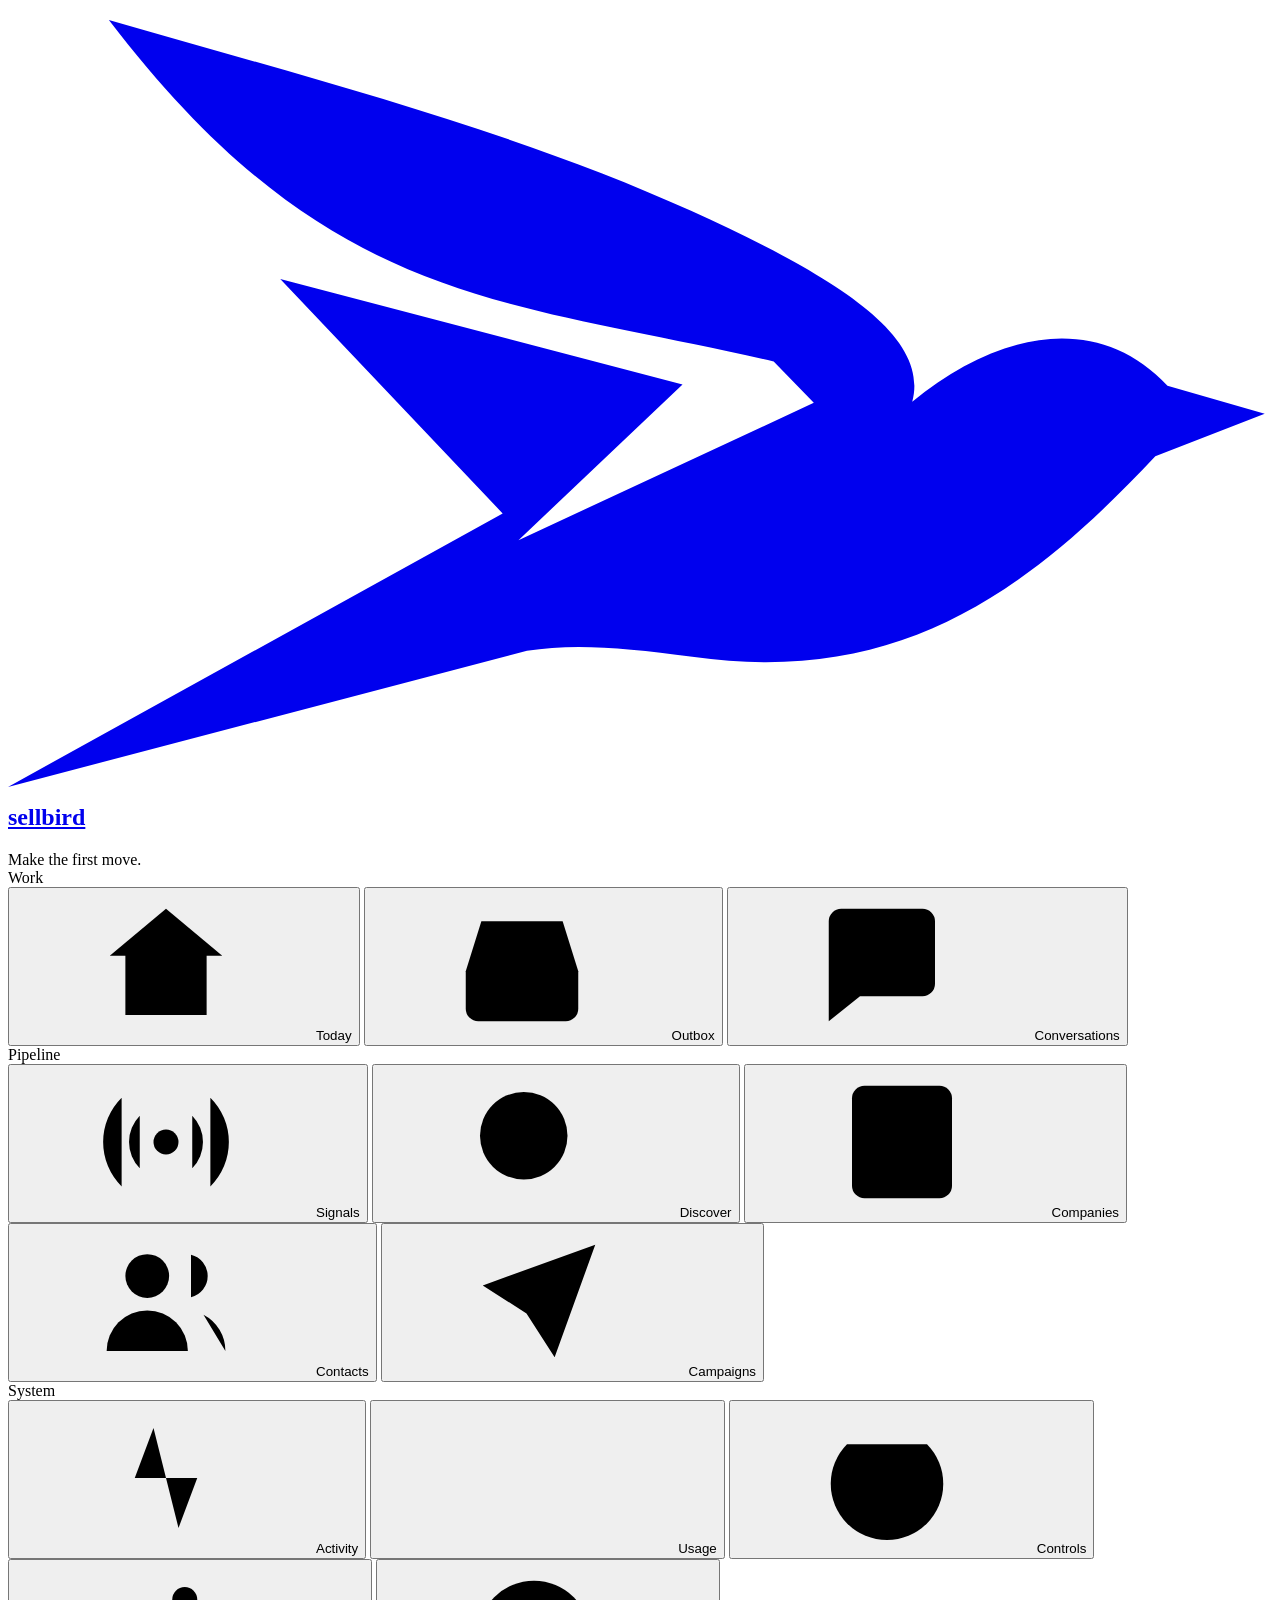
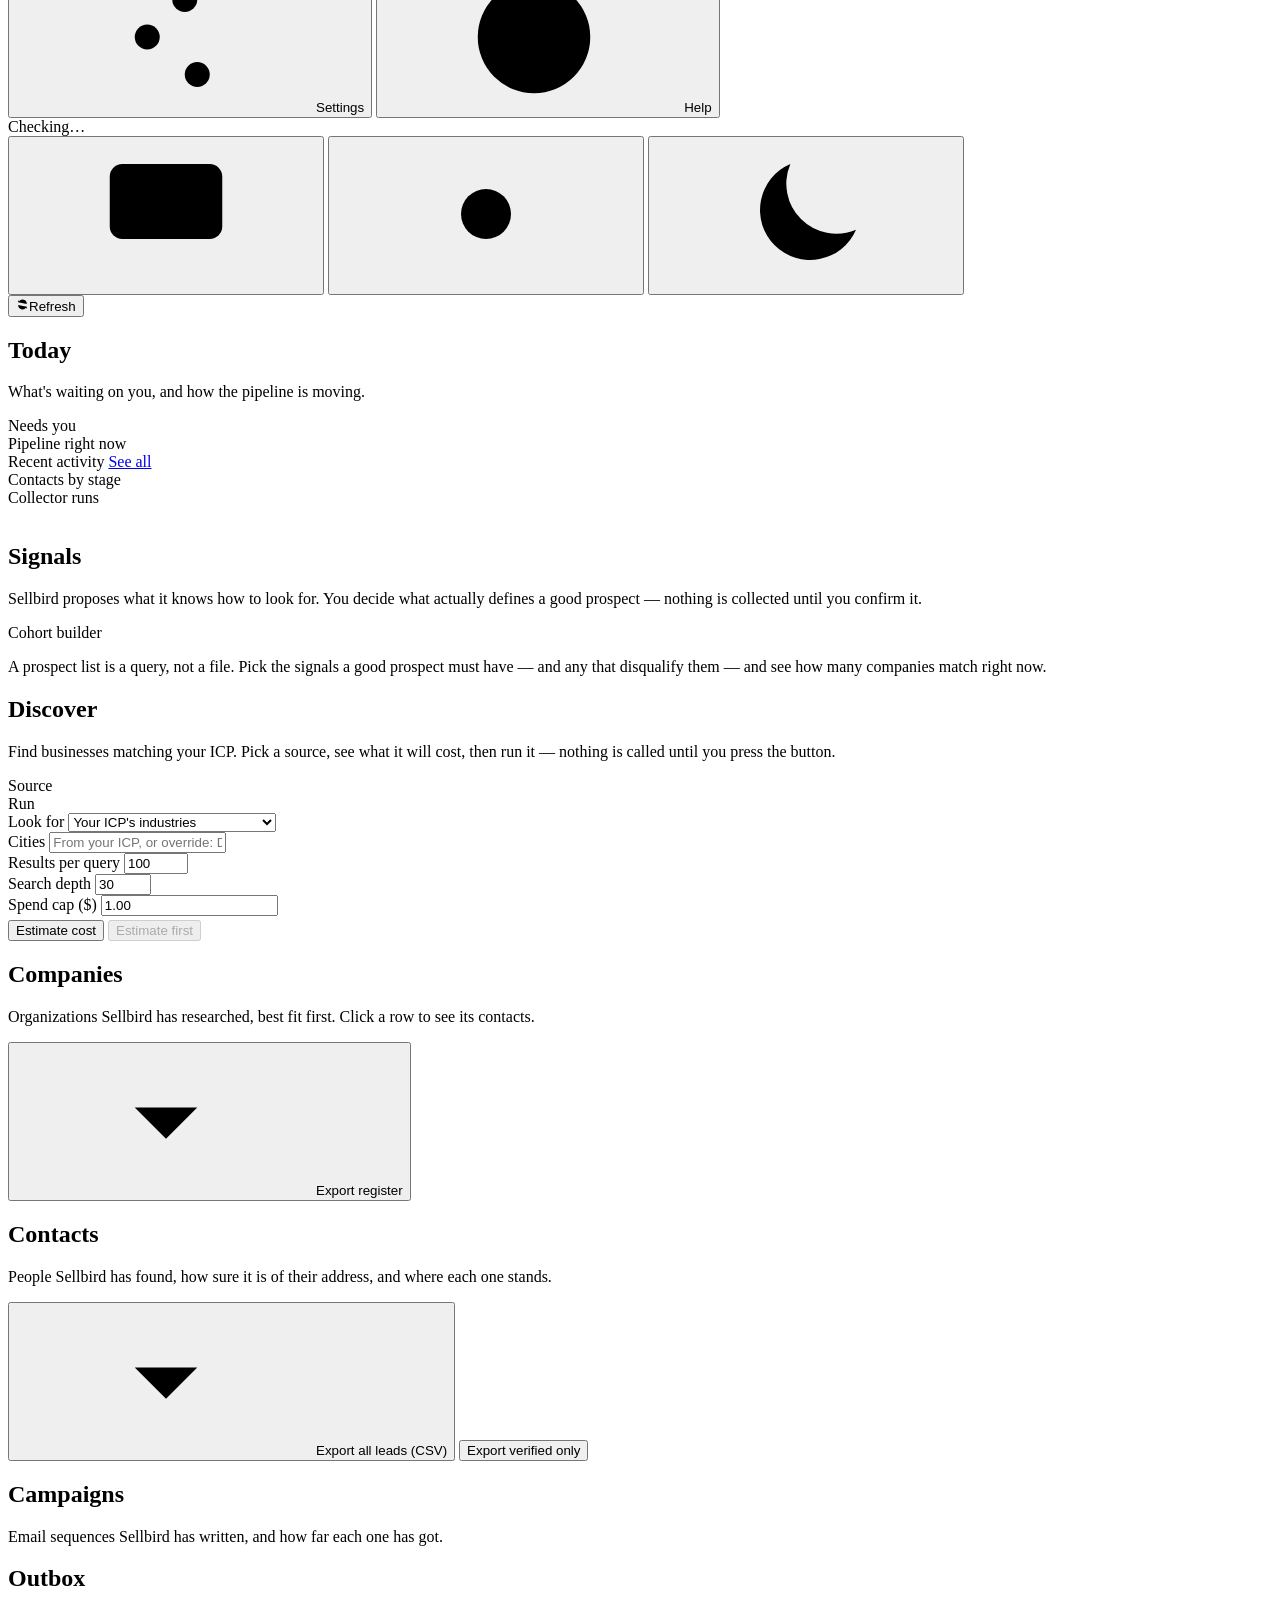
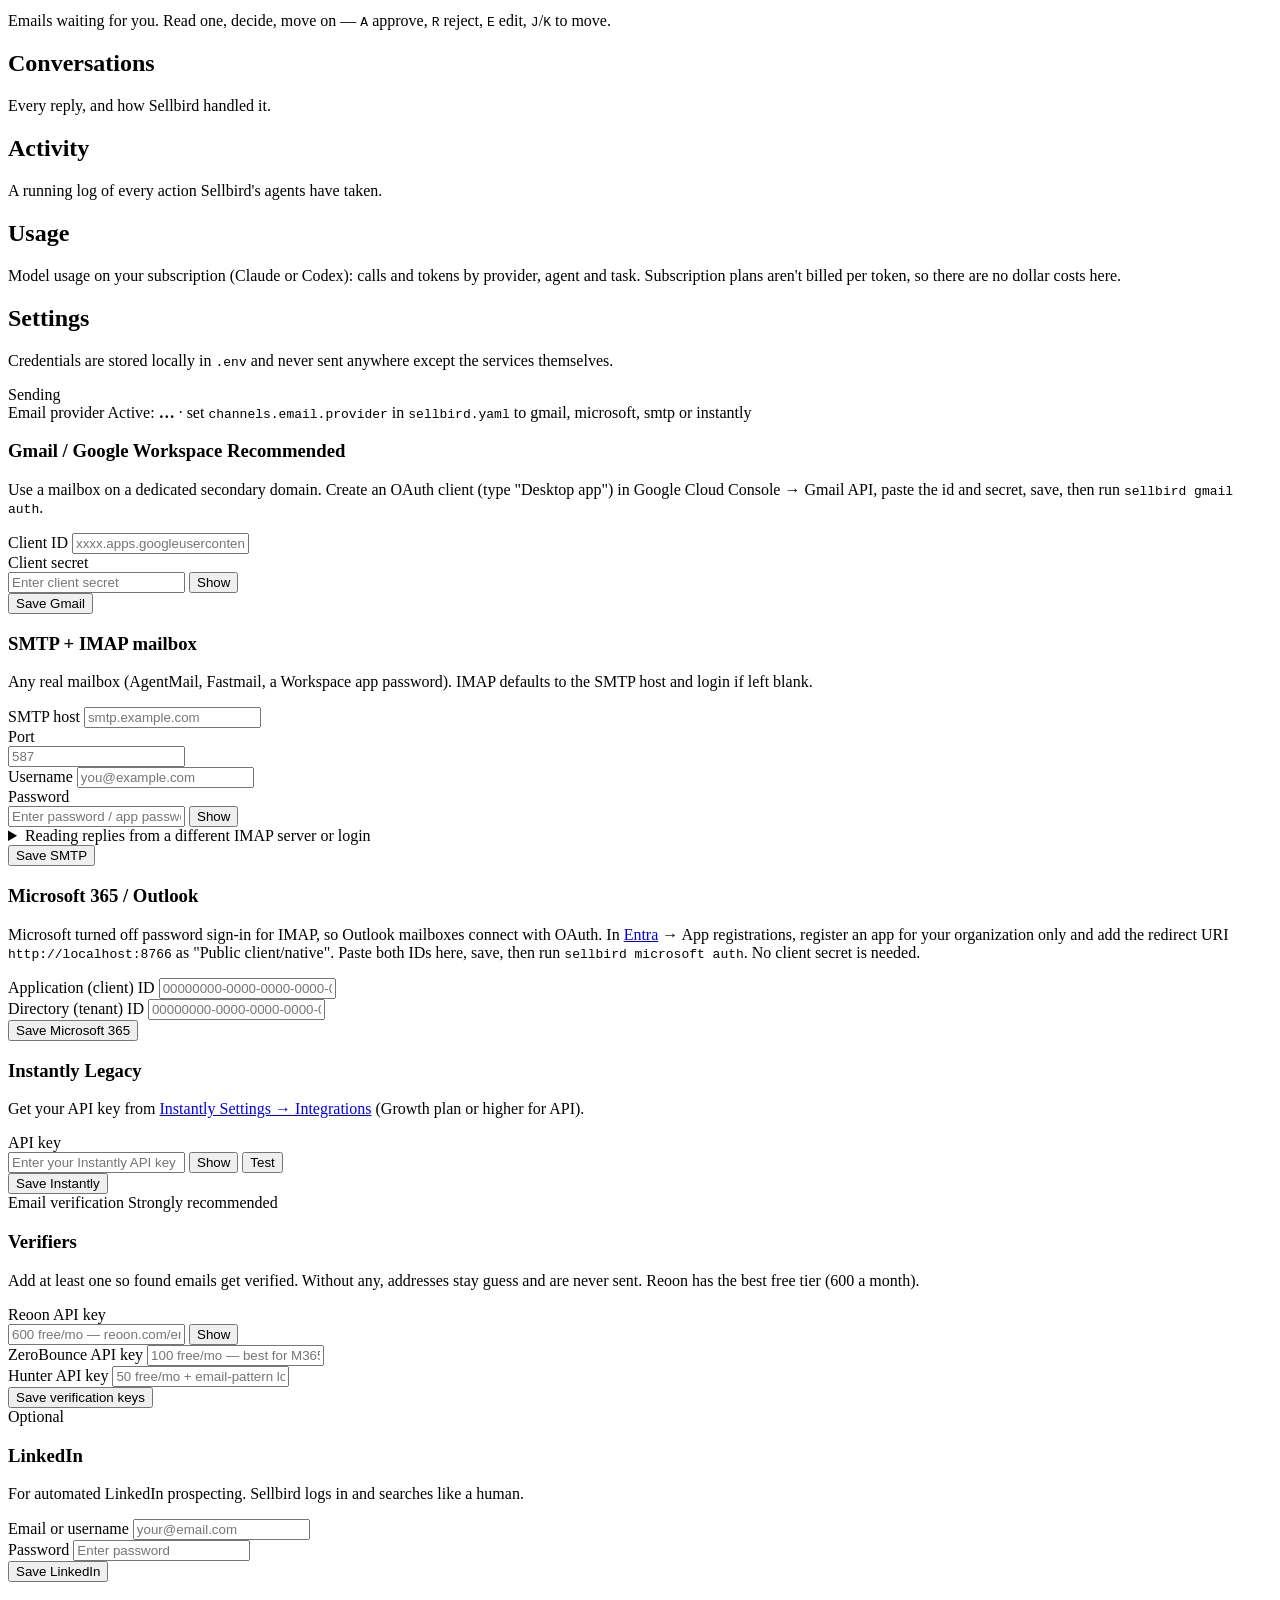
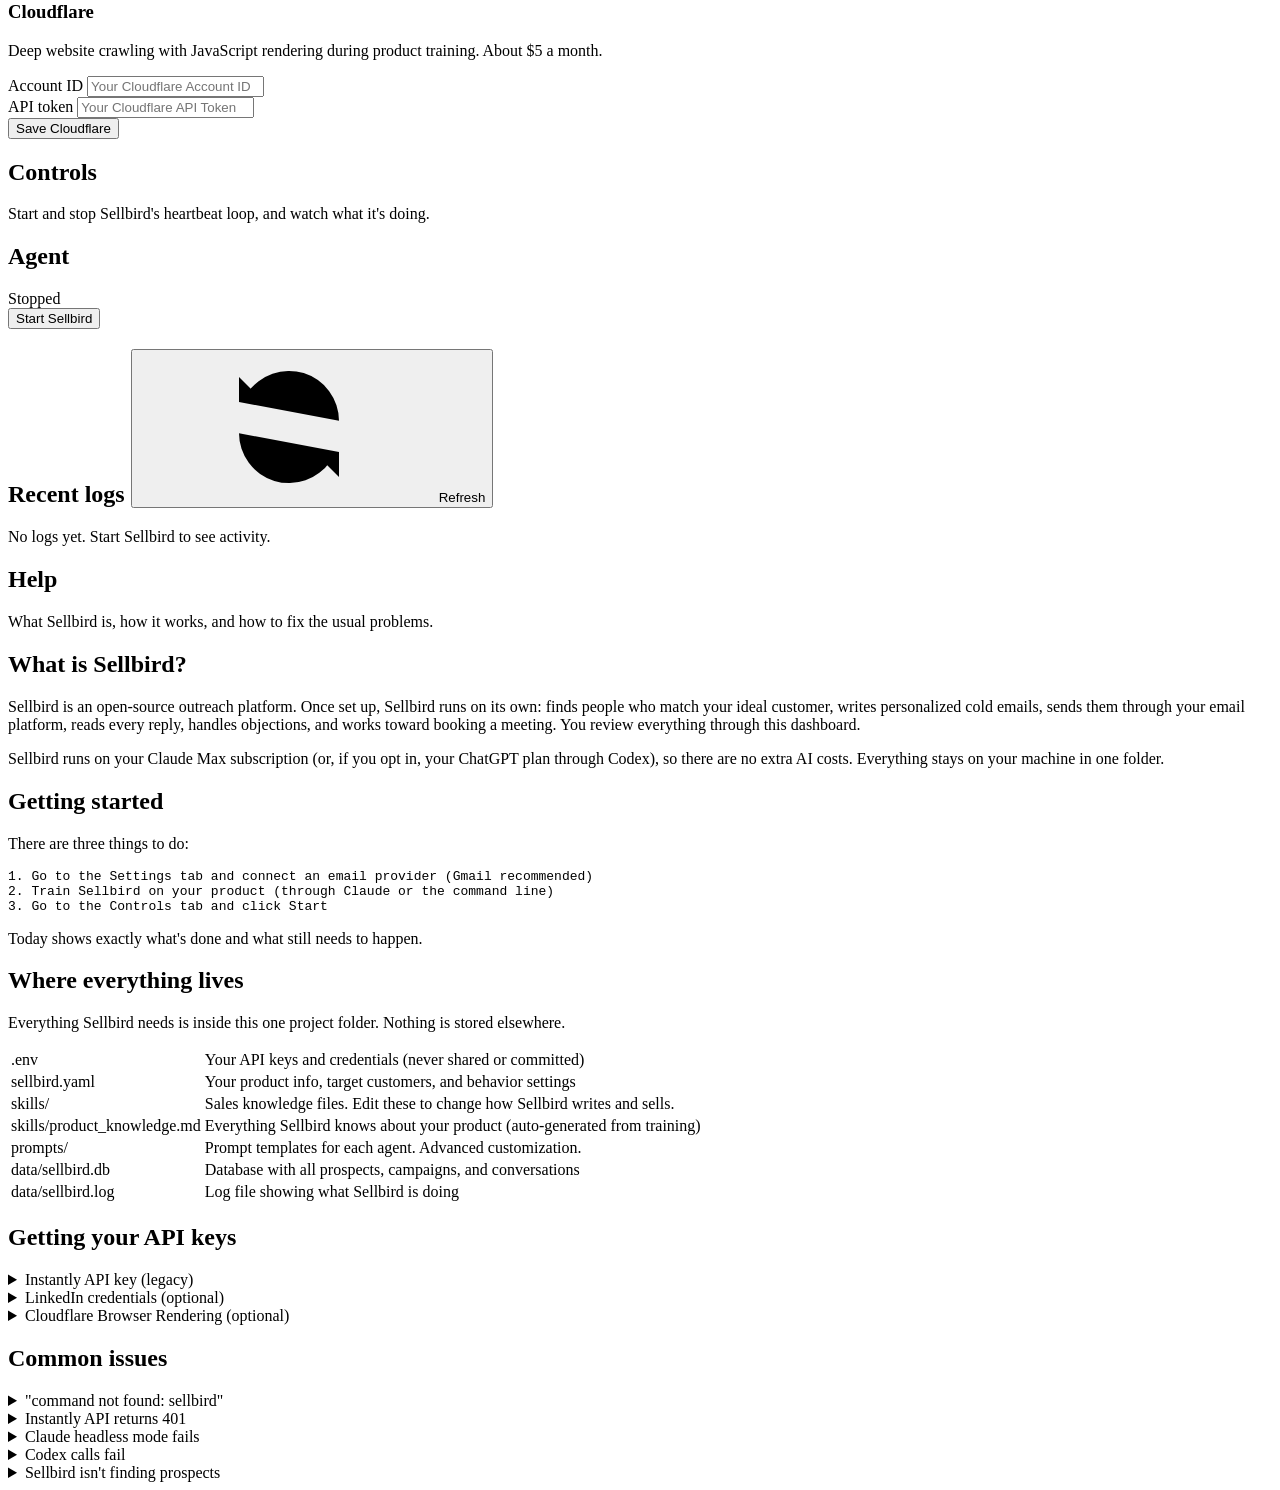
==== sellbird/web/index.html @ bbab09ac "Merge upstream v0.4.0 (Sellbird rename and new features) with Antigravity provider and lead intellig" ====
<!DOCTYPE html>
<html lang="en">
<head>
<meta charset="UTF-8">
<meta name="viewport" content="width=device-width, initial-scale=1.0">
<meta name="referrer" content="same-origin">
<title>Sellbird</title>
<!-- First, so the token leaves the address bar before anything else runs. -->
<script src="/static/auth.js"></script>
<link rel="stylesheet" href="/static/app.css">
<link rel="icon" href="/static/sellbird-mark.svg" type="image/svg+xml">
</head>
<body>

<!-- One icon set: 24px grid, 1.75 stroke, currentColor. -->
<svg width="0" height="0" style="position:absolute" aria-hidden="true">
  <defs>
    <symbol id="i-today" viewBox="0 0 24 24"><path d="M3 10.5 12 3l9 7.5"/><path d="M5.5 9v11h13V9"/><path d="M10 20v-5h4v5"/></symbol>
    <symbol id="i-signals" viewBox="0 0 24 24"><circle cx="12" cy="12" r="2"/><path d="M16.2 7.8a6 6 0 0 1 0 8.4M7.8 16.2a6 6 0 0 1 0-8.4M19.1 4.9a10 10 0 0 1 0 14.2M4.9 19.1a10 10 0 0 1 0-14.2"/></symbol>
    <symbol id="i-discover" viewBox="0 0 24 24"><circle cx="11" cy="11" r="7"/><path d="m20 20-3.5-3.5"/></symbol>
    <symbol id="i-companies" viewBox="0 0 24 24"><rect x="4" y="3" width="16" height="18" rx="2"/><path d="M9 7.5h.01M15 7.5h.01M9 11.5h.01M15 11.5h.01M9 15.5h.01M15 15.5h.01"/></symbol>
    <symbol id="i-contacts" viewBox="0 0 24 24"><circle cx="9" cy="8" r="3.5"/><path d="M2.5 20a6.5 6.5 0 0 1 13 0"/><path d="M16 4.6a3.5 3.5 0 0 1 0 6.8M18 14.2a6.5 6.5 0 0 1 3.5 5.8"/></symbol>
    <symbol id="i-campaigns" viewBox="0 0 24 24"><path d="M21 3 10 14"/><path d="M21 3 14.5 21l-4.5-7-7-4.5z"/></symbol>
    <symbol id="i-outbox" viewBox="0 0 24 24"><path d="M3 13h5l1.5 3h5l1.5-3h5"/><path d="M5.5 5h13L21 13v6a2 2 0 0 1-2 2H5a2 2 0 0 1-2-2v-6z"/></symbol>
    <symbol id="i-conversations" viewBox="0 0 24 24"><path d="M20 15a2 2 0 0 1-2 2H8l-5 4V5a2 2 0 0 1 2-2h13a2 2 0 0 1 2 2z"/></symbol>
    <symbol id="i-activity" viewBox="0 0 24 24"><path d="M3 12h4l3-8 4 16 3-8h4"/></symbol>
    <symbol id="i-usage" viewBox="0 0 24 24"><path d="M5 20v-8M12 20V5M19 20v-5"/></symbol>
    <symbol id="i-settings" viewBox="0 0 24 24"><path d="M4 6h9M17 6h3M4 12h3M11 12h9M4 18h11M19 18h1"/><circle cx="15" cy="6" r="2"/><circle cx="9" cy="12" r="2"/><circle cx="17" cy="18" r="2"/></symbol>
    <symbol id="i-controls" viewBox="0 0 24 24"><path d="M12 3v9"/><path d="M18.4 6.6a9 9 0 1 1-12.8 0"/></symbol>
    <symbol id="i-help" viewBox="0 0 24 24"><circle cx="12" cy="12" r="9"/><path d="M9.5 9.5a2.5 2.5 0 0 1 4.9.7c0 1.7-2.4 2.2-2.4 3.8"/><path d="M12 17h.01"/></symbol>
    <symbol id="i-check" viewBox="0 0 24 24"><path d="m5 12.5 4.5 4.5L19 7.5"/></symbol>
    <symbol id="i-alert" viewBox="0 0 24 24"><path d="M12 9v4M12 17h.01"/><path d="M10.3 3.9 2.4 17.5A2 2 0 0 0 4.1 20.5h15.8a2 2 0 0 0 1.7-3L13.7 3.9a2 2 0 0 0-3.4 0z"/></symbol>
    <symbol id="i-arrow" viewBox="0 0 24 24"><path d="M5 12h14M13 6l6 6-6 6"/></symbol>
    <symbol id="i-refresh" viewBox="0 0 24 24"><path d="M20 11a8 8 0 0 0-14.6-4.5L4 8M4 4v4h4"/><path d="M4 13a8 8 0 0 0 14.6 4.5L20 16M20 20v-4h-4"/></symbol>
    <symbol id="i-moon" viewBox="0 0 24 24"><path d="M20 14.5A8 8 0 0 1 9.5 4a8 8 0 1 0 10.5 10.5z"/></symbol>
    <symbol id="i-monitor" viewBox="0 0 24 24"><rect x="3" y="4" width="18" height="12" rx="2"/><path d="M8 20h8M12 16v4"/></symbol>
    <symbol id="i-sun" viewBox="0 0 24 24"><circle cx="12" cy="12" r="4"/><path d="M12 2v2M12 20v2M4.9 4.9l1.4 1.4M17.7 17.7l1.4 1.4M2 12h2M20 12h2M4.9 19.1l1.4-1.4M17.7 6.3l1.4-1.4"/></symbol>
    <symbol id="i-message" viewBox="0 0 24 24"><path d="M4 4h16v12H8l-4 4z"/><path d="M8 9h8M8 12h5"/></symbol>
    <symbol id="i-sparkle" viewBox="0 0 24 24"><path d="M12 3v4M12 17v4M3 12h4M17 12h4M6.3 6.3l2.5 2.5M15.2 15.2l2.5 2.5M6.3 17.7l2.5-2.5M15.2 8.8l2.5-2.5"/></symbol>
    <symbol id="i-pen" viewBox="0 0 24 24"><path d="M4 20h4L19 9l-4-4L4 16z"/><path d="m13.5 6.5 4 4"/></symbol>
    <symbol id="i-download" viewBox="0 0 24 24"><path d="M12 4v11M7 10l5 5 5-5M5 20h14"/></symbol>
    <symbol id="i-flag" viewBox="0 0 24 24"><path d="M5 21V4M5 4h11l-2 4 2 4H5"/></symbol>
  </defs>
</svg>

<!-- Shown whenever the API refuses this tab (no token, a wrong one, or none on the server). -->
<div id="lock-screen"
     style="display:none;position:fixed;inset:0;z-index:1000;align-items:center;justify-content:center;padding:24px">
  <div class="card" style="max-width:500px;width:100%">
    <h2>Dashboard locked</h2>
    <p class="lede" id="lock-reason" role="alert"></p>
    <p class="lede">Open the link that <code>sellbird dashboard</code> printed in your terminal,
      or run <code>sellbird dashboard --url</code> to print it again. You can also paste the
      token from <code>data/dashboard-token</code>:</p>
    <form onsubmit="unlockWithToken(event)" class="form-row">
      <div class="form-group" style="margin-bottom:0">
        <label class="form-label" for="lock-token">Dashboard token</label>
        <input type="password" class="form-input" id="lock-token" autocomplete="off" spellcheck="false">
      </div>
      <button class="btn btn-primary" type="submit">Unlock</button>
    </form>
  </div>
</div>

<div class="app">

<aside class="sidebar">
  <div class="brand">
    <h1 class="brand-lockup"><a href="https://sellbird.ai" target="_blank" rel="noopener" title="sellbird.ai"><svg viewBox="0 0 1040 640" aria-hidden="true"><path fill="currentColor" d="M83 0C246 47 417 91 562 157C676 209 759 258 744 314C813 257 896 239 954 301L1034 324L944 359C837 473 731 548 563 524C506 516 464 513 427 519L0 631L407 406L224 213L555 300L420 428L663 315L630 281C407 229 264 237 83 0Z"/></svg><span>sellbird</span></a></h1>
    <div class="tagline">Make the first move.</div>
  </div>

  <nav aria-label="Sections">
    <div class="nav-group">
      <div class="nav-label">Work</div>
      <button class="active" onclick="showTab('today', this)"><svg class="icon" aria-hidden="true"><use href="#i-today"/></svg><span class="label">Today</span><span class="nav-count" id="nav-today"></span></button>
      <button onclick="showTab('outbox', this)"><svg class="icon" aria-hidden="true"><use href="#i-outbox"/></svg><span class="label">Outbox</span><span class="nav-count" id="nav-outbox"></span></button>
      <button onclick="showTab('conversations', this)"><svg class="icon" aria-hidden="true"><use href="#i-conversations"/></svg><span class="label">Conversations</span><span class="nav-count" id="nav-conversations"></span></button>
    </div>
    <div class="nav-group">
      <div class="nav-label">Pipeline</div>
      <button onclick="showTab('signals', this)"><svg class="icon" aria-hidden="true"><use href="#i-signals"/></svg><span class="label">Signals</span><span class="nav-count" id="nav-signals"></span></button>
      <button onclick="showTab('discover', this)"><svg class="icon" aria-hidden="true"><use href="#i-discover"/></svg><span class="label">Discover</span></button>
      <button onclick="showTab('companies', this)"><svg class="icon" aria-hidden="true"><use href="#i-companies"/></svg><span class="label">Companies</span></button>
      <button onclick="showTab('prospects', this)"><svg class="icon" aria-hidden="true"><use href="#i-contacts"/></svg><span class="label">Contacts</span></button>
      <button onclick="showTab('campaigns', this)"><svg class="icon" aria-hidden="true"><use href="#i-campaigns"/></svg><span class="label">Campaigns</span></button>
    </div>
    <div class="nav-group">
      <div class="nav-label">System</div>
      <button onclick="showTab('activity', this)"><svg class="icon" aria-hidden="true"><use href="#i-activity"/></svg><span class="label">Activity</span></button>
      <button onclick="showTab('usage', this)"><svg class="icon" aria-hidden="true"><use href="#i-usage"/></svg><span class="label">Usage</span></button>
      <button onclick="showTab('controls', this)"><svg class="icon" aria-hidden="true"><use href="#i-controls"/></svg><span class="label">Controls</span></button>
      <button onclick="showTab('settings', this)"><svg class="icon" aria-hidden="true"><use href="#i-settings"/></svg><span class="label">Settings</span></button>
      <button onclick="showTab('help', this)"><svg class="icon" aria-hidden="true"><use href="#i-help"/></svg><span class="label">Help</span></button>
    </div>
  </nav>

  <div class="sidebar-foot">
    <div class="sellbird-status" id="header-status">
      <span class="status-dot stopped" id="header-dot"></span>
      <span id="header-status-text">Checking…</span>
    </div>
    <div class="foot-actions">
      <div class="theme-switch" role="group" aria-label="Appearance">
        <button data-theme-opt="auto" onclick="setTheme('auto')" title="Match your computer" aria-label="Match your computer"><svg class="icon" aria-hidden="true"><use href="#i-monitor"/></svg></button>
        <button data-theme-opt="light" onclick="setTheme('light')" title="Light" aria-label="Light"><svg class="icon" aria-hidden="true"><use href="#i-sun"/></svg></button>
        <button data-theme-opt="dark" onclick="setTheme('dark')" title="Dark" aria-label="Dark"><svg class="icon" aria-hidden="true"><use href="#i-moon"/></svg></button>
      </div>
      <button class="refresh-btn" onclick="loadCurrentTab()" title="Refresh this page">
        <svg class="icon" style="width:13px;height:13px"><use href="#i-refresh"/></svg>Refresh</button>
    </div>
  </div>
</aside>

<main class="content">
<div class="content-inner">

<!-- Today: what needs a human -->
<div id="today" class="section active">
  <div class="section-head">
    <div>
      <h2>Today</h2>
      <p>What's waiting on you, and how the pipeline is moving.</p>
    </div>
  </div>

  <div id="today-renamed"></div>
  <div id="today-setup"></div>

  <div id="today-kpis"></div>

  <div class="grid-main">
    <div>
      <div class="subhead">Needs you</div>
      <div id="today-queue"></div>

      <div class="subhead">Pipeline right now</div>
      <div class="card" id="live-status"></div>

      <div class="subhead">Recent activity <span class="hint"><a href="#" onclick="goTab('activity');return false">See all</a></span></div>
      <div class="card" id="today-activity"></div>
    </div>

    <aside>
      <div class="subhead">Contacts by stage</div>
      <div class="card" id="today-figures"></div>
      <div class="facts" id="today-facts"></div>
      <div id="today-runs-block">
        <div class="subhead">Collector runs</div>
        <div class="card" id="today-runs" style="padding-top:8px;padding-bottom:8px"></div>
      </div>
    </aside>
  </div>
</div>

<!-- Signals: the confirmation gate -->
<div id="signals" class="section">
  <div class="section-head">
    <div>
      <h2>Signals</h2>
      <p>Sellbird proposes what it knows how to look for. You decide what actually
         defines a good prospect &mdash; nothing is collected until you confirm it.</p>
    </div>
  </div>
  <div id="signals-summary"></div>
  <div id="signals-groups"></div>

  <div class="subhead">Cohort builder</div>
  <div class="card">
    <p class="lede">A prospect list is a query, not a file. Pick the signals a
      good prospect must have &mdash; and any that disqualify them &mdash; and see
      how many companies match right now.</p>
    <div id="cohort-builder"></div>
    <div id="cohort-result"></div>
  </div>
</div>

<!-- Discover: the only stage that spends money -->
<div id="discover" class="section">
  <div class="section-head">
    <div>
      <h2>Discover</h2>
      <p>Find businesses matching your ICP. Pick a source, see what it will cost,
         then run it &mdash; nothing is called until you press the button.</p>
    </div>
  </div>
  <div id="discover-profile"></div>

  <div class="subhead">Source</div>
  <div id="discover-providers"></div>

  <div class="subhead">Run</div>
  <div class="card">
    <div class="form-row" style="margin-bottom:4px">
      <div class="form-group">
        <label class="form-label" for="disc-preset">Look for</label>
        <select class="form-input" id="disc-preset" title="Startup and hiring searches, run by web search (TinyFish, Serper or DataForSEO SERP). YC startups and Accelerator startups: companies whose own site says Y Combinator or another accelerator (Techstars, Antler, Entrepreneur First and others) backed them; turn on YC_BACKED or ACCELERATOR to tag them. Recently funded: companies announcing their own raise in the last 18 months; turn on FUNDING_ROUND to record the round, amount and date. Hiring for your roles: companies whose own careers pages list one of your hiring_signals roles (or ICP titles); turn on HIRING_ROLE and profiling reads the job board their site links to.">
          <option value="">Your ICP's industries</option>
          <option value="yc">YC startups</option>
          <option value="accelerator">Accelerator startups</option>
          <option value="funding">Recently funded</option>
          <option value="hiring">Companies hiring for your roles</option>
        </select>
      </div>
      <div class="form-group" style="flex:2">
        <label class="form-label" for="disc-cities">Cities</label>
        <input class="form-input" id="disc-cities" placeholder="From your ICP, or override: Denver, CO; Boulder, CO">
      </div>
      <div class="form-group">
        <label class="form-label" for="disc-limit">Results per query</label>
        <input class="form-input" id="disc-limit" type="number" value="100" min="1" max="1000">
      </div>
      <div class="form-group">
        <label class="form-label" for="disc-depth">Search depth</label>
        <input class="form-input" id="disc-depth" type="number" value="30" min="10" max="100" step="10">
      </div>
      <div class="form-group">
        <label class="form-label" for="disc-cap">Spend cap ($)</label>
        <input class="form-input" id="disc-cap" type="number" value="1.00" min="0" step="0.25">
      </div>
    </div>
    <div id="discover-estimate"></div>
    <div class="btn-group">
      <button class="btn btn-secondary" onclick="estimateDiscovery()">Estimate cost</button>
      <button class="btn btn-primary" id="disc-run" onclick="runDiscovery()" disabled>
        Estimate first</button>
      <button class="btn btn-danger" id="disc-stop" onclick="stopDiscovery()" style="display:none">
        Stop</button>
    </div>
  </div>
  <div id="discover-result"></div>
</div>

<!-- Companies -->
<div id="companies" class="section">
  <div class="section-head"><div><h2>Companies</h2><p>Organizations Sellbird has researched, best fit first. Click a row to see its contacts.</p></div>
    <div><button class="btn btn-secondary btn-sm" onclick="downloadCsv('/api/export/companies.csv', 'company-register.csv', this)"><svg class="icon" aria-hidden="true"><use href="#i-download"/></svg>Export register</button></div></div>
  <div id="companies-list"></div>
</div>

<!-- Contacts -->
<div id="prospects" class="section">
  <div class="section-head">
    <div><h2>Contacts</h2><p>People Sellbird has found, how sure it is of their address, and where each one stands.</p></div>
    <div class="page-actions">
      <button class="btn btn-primary btn-sm" onclick="downloadCsv('/api/export/prospects.csv?all=true', 'leads-all.csv', this)"><svg class="icon" aria-hidden="true"><use href="#i-download"/></svg>Export all leads (CSV)</button>
      <button class="btn btn-ghost btn-sm" onclick="downloadCsv('/api/export/prospects.csv', 'prospects-verified.csv', this)">Export verified only</button>
    </div>
  </div>
  <div id="prospects-table"></div>
</div>

<!-- Campaigns -->
<div id="campaigns" class="section">
  <div class="section-head"><div><h2>Campaigns</h2><p>Email sequences Sellbird has written, and how far each one has got.</p></div></div>
  <div id="campaigns-list"></div>
</div>

<!-- Outbox: the decisions desk -->
<div id="outbox" class="section">
  <div class="section-head">
    <div>
      <h2>Outbox</h2>
      <p>Emails waiting for you. Read one, decide, move on &mdash;
         <kbd>A</kbd> approve, <kbd>R</kbd> reject, <kbd>E</kbd> edit, <kbd>J</kbd>/<kbd>K</kbd> to move.</p>
    </div>
    <div class="page-actions" id="outbox-actions"></div>
  </div>
  <div id="outbox-banner"></div>
  <div id="outbox-desk"></div>
  <div id="outbox-list"></div>
</div>

<!-- Conversations -->
<div id="conversations" class="section">
  <div class="section-head"><div><h2>Conversations</h2><p>Every reply, and how Sellbird handled it.</p></div></div>
  <div id="conversations-list"></div>
</div>

<!-- Activity -->
<div id="activity" class="section">
  <div class="section-head"><div><h2>Activity</h2><p>A running log of every action Sellbird's agents have taken.</p></div></div>
  <div id="activity-list"></div>
</div>

<!-- Usage -->
<div id="usage" class="section">
  <div class="section-head"><div><h2>Usage</h2><p>Model usage on your subscription (Claude or Codex): calls and tokens by provider, agent and task. Subscription plans aren't billed per token, so there are no dollar costs here.</p></div></div>
  <div id="usage-quota" class="card" style="display:none"></div>
  <div class="stats-grid" id="usage-stats"></div>
  <div class="card" id="usage-daily" style="display:none"></div>
  <div id="usage-tables"></div>
</div>

<!-- Settings -->
<div id="settings" class="section">
  <div class="section-head"><div><h2>Settings</h2><p>Credentials are stored locally in <code>.env</code> and never sent anywhere except the services themselves.</p></div></div>

  <div class="subhead">Sending</div>
  <div id="sending-mode-card"></div>

  <div class="subhead">Email provider <span class="hint">Active: <b id="active-provider">…</b> &middot; set <code>channels.email.provider</code> in <code>sellbird.yaml</code> to gmail, microsoft, smtp or instantly</span></div>
  <div class="card">
    <div class="settings-row">
      <div>
        <h3>Gmail / Google Workspace <span class="tag accent">Recommended</span> <span id="gmail-status" class="email-tag"></span></h3>
        <p class="desc">Use a mailbox on a dedicated secondary domain. Create an OAuth client (type "Desktop app") in Google Cloud Console → Gmail API, paste the id and secret, save, then run <code>sellbird gmail auth</code>.</p>
      </div>
      <div class="fields">
        <div class="form-group"><label class="form-label" for="gmail-id">Client ID</label>
          <input type="text" class="form-input" id="gmail-id" placeholder="xxxx.apps.googleusercontent.com" autocomplete="off"></div>
        <div class="form-group"><label class="form-label" for="gmail-secret">Client secret</label>
          <div class="with-btn"><input type="password" class="form-input" id="gmail-secret" placeholder="Enter client secret" autocomplete="off">
            <button class="btn btn-secondary" onclick="toggleVisibility('gmail-secret')">Show</button></div></div>
        <button class="btn btn-primary btn-sm" onclick="saveGmail()">Save Gmail</button>
      </div>
    </div>

    <div class="settings-row">
      <div>
        <h3>SMTP + IMAP mailbox</h3>
        <p class="desc">Any real mailbox (AgentMail, Fastmail, a Workspace app password). IMAP defaults to the SMTP host and login if left blank.</p>
      </div>
      <div class="fields">
        <div class="form-row">
          <div class="form-group"><label class="form-label" for="smtp-host">SMTP host</label>
            <input type="text" class="form-input" id="smtp-host" placeholder="smtp.example.com" autocomplete="off"></div>
          <div class="form-group" style="max-width:120px"><label class="form-label" for="smtp-port">Port</label>
            <input type="text" class="form-input" id="smtp-port" placeholder="587" autocomplete="off"></div>
        </div>
        <div class="form-group"><label class="form-label" for="smtp-user">Username</label>
          <input type="text" class="form-input" id="smtp-user" placeholder="you@example.com" autocomplete="off"></div>
        <div class="form-group"><label class="form-label" for="smtp-pass">Password</label>
          <div class="with-btn"><input type="password" class="form-input" id="smtp-pass" placeholder="Enter password / app password" autocomplete="off">
            <button class="btn btn-secondary" onclick="toggleVisibility('smtp-pass')">Show</button></div></div>
        <details class="more-fields">
          <summary>Reading replies from a different IMAP server or login</summary>
          <div class="form-row">
            <div class="form-group"><label class="form-label" for="imap-host">IMAP host</label>
              <input type="text" class="form-input" id="imap-host" placeholder="Same as SMTP host" autocomplete="off"></div>
            <div class="form-group" style="max-width:120px"><label class="form-label" for="imap-port">Port</label>
              <input type="text" class="form-input" id="imap-port" placeholder="993" autocomplete="off"></div>
          </div>
          <div class="form-group"><label class="form-label" for="imap-user">IMAP username</label>
            <input type="text" class="form-input" id="imap-user" placeholder="Same as SMTP username" autocomplete="off"></div>
          <div class="form-group"><label class="form-label" for="imap-pass">IMAP password</label>
            <div class="with-btn"><input type="password" class="form-input" id="imap-pass" placeholder="Same as SMTP password" autocomplete="off" oninput="if (this.value) document.getElementById('imap-same-pass').checked = false">
              <button class="btn btn-secondary" onclick="toggleVisibility('imap-pass')">Show</button></div></div>
          <label class="check-line"><input type="checkbox" id="imap-same-pass"> Use the SMTP password for IMAP</label>
        </details>
        <button class="btn btn-primary btn-sm" onclick="saveSmtp()">Save SMTP</button>
      </div>
    </div>

    <div class="settings-row">
      <div>
        <h3>Microsoft 365 / Outlook <span id="m365-status" class="email-tag"></span></h3>
        <p class="desc">Microsoft turned off password sign-in for IMAP, so Outlook mailboxes connect with OAuth. In <a href="https://entra.microsoft.com" target="_blank" rel="noopener noreferrer">Entra</a> → App registrations, register an app for your organization only and add the redirect URI <code>http://localhost:8766</code> as "Public client/native". Paste both IDs here, save, then run <code>sellbird microsoft auth</code>. No client secret is needed.</p>
      </div>
      <div class="fields">
        <div class="form-group"><label class="form-label" for="m365-client">Application (client) ID</label>
          <input type="text" class="form-input" id="m365-client" placeholder="00000000-0000-0000-0000-000000000000" autocomplete="off"></div>
        <div class="form-group"><label class="form-label" for="m365-tenant">Directory (tenant) ID</label>
          <input type="text" class="form-input" id="m365-tenant" placeholder="00000000-0000-0000-0000-000000000000" autocomplete="off"></div>
        <button class="btn btn-primary btn-sm" onclick="saveMicrosoft()">Save Microsoft 365</button>
      </div>
    </div>

    <div class="settings-row">
      <div>
        <h3>Instantly <span class="tag">Legacy</span></h3>
        <p class="desc">Get your API key from <a href="https://app.instantly.ai/app/settings/integrations" target="_blank" rel="noopener">Instantly Settings → Integrations</a> (Growth plan or higher for API).</p>
      </div>
      <div class="fields">
        <div class="form-group"><label class="form-label" for="instantly-key">API key</label>
          <div class="with-btn"><input type="password" class="form-input" id="instantly-key" placeholder="Enter your Instantly API key" autocomplete="off">
            <button class="btn btn-secondary" onclick="toggleVisibility('instantly-key')">Show</button>
            <button class="btn btn-secondary" onclick="testInstantly()">Test</button></div>
          <div id="instantly-test-result"></div></div>
        <button class="btn btn-primary btn-sm" onclick="saveInstantly()">Save Instantly</button>
      </div>
    </div>
  </div>

  <div class="subhead">Email verification <span class="hint">Strongly recommended</span></div>
  <div class="card">
    <div class="settings-row">
      <div>
        <h3>Verifiers</h3>
        <p class="desc">Add at least one so found emails get verified. Without any, addresses stay <span class="email-tag guess" style="margin:0">guess</span> and are never sent. Reoon has the best free tier (600 a month).</p>
      </div>
      <div class="fields">
        <div class="form-group"><label class="form-label" for="reoon-key">Reoon API key <span id="reoon-status" class="email-tag"></span></label>
          <div class="with-btn"><input type="password" class="form-input" id="reoon-key" placeholder="600 free/mo — reoon.com/email-verifier" autocomplete="off">
            <button class="btn btn-secondary" onclick="toggleVisibility('reoon-key')">Show</button></div></div>
        <div class="form-group"><label class="form-label" for="zerobounce-key">ZeroBounce API key <span id="zerobounce-status" class="email-tag"></span></label>
          <input type="password" class="form-input" id="zerobounce-key" placeholder="100 free/mo — best for M365/Workspace catch-alls" autocomplete="off"></div>
        <div class="form-group"><label class="form-label" for="hunter-key">Hunter API key <span id="hunter-status" class="email-tag"></span></label>
          <input type="password" class="form-input" id="hunter-key" placeholder="50 free/mo + email-pattern lookup" autocomplete="off"></div>
        <button class="btn btn-primary btn-sm" onclick="saveVerifiers()">Save verification keys</button>
      </div>
    </div>
  </div>

  <div class="subhead">Optional</div>
  <div class="card">
    <div class="settings-row">
      <div>
        <h3>LinkedIn</h3>
        <p class="desc">For automated LinkedIn prospecting. Sellbird logs in and searches like a human.</p>
      </div>
      <div class="fields">
        <div class="form-group">
          <label class="form-label" for="linkedin-email">Email or username</label>
          <input type="text" class="form-input" id="linkedin-email" placeholder="your@email.com" autocomplete="off">
        </div>
        <div class="form-group">
          <label class="form-label" for="linkedin-password">Password</label>
          <input type="password" class="form-input" id="linkedin-password" placeholder="Enter password" autocomplete="new-password">
        </div>
        <button class="btn btn-primary btn-sm" onclick="saveLinkedIn()">Save LinkedIn</button>
      </div>
    </div>
    <div class="settings-row">
      <div>
        <h3>Cloudflare</h3>
        <p class="desc">Deep website crawling with JavaScript rendering during product training. About $5 a month.</p>
      </div>
      <div class="fields">
        <div class="form-group">
          <label class="form-label" for="cf-account-id">Account ID</label>
          <input type="text" class="form-input" id="cf-account-id" placeholder="Your Cloudflare Account ID" autocomplete="off">
        </div>
        <div class="form-group">
          <label class="form-label" for="cf-api-token">API token</label>
          <input type="password" class="form-input" id="cf-api-token" placeholder="Your Cloudflare API Token" autocomplete="off">
        </div>
        <button class="btn btn-primary btn-sm" onclick="saveCloudflare()">Save Cloudflare</button>
      </div>
    </div>
  </div>
</div>

<!-- Controls -->
<div id="controls" class="section">
  <div class="section-head"><div><h2>Controls</h2><p>Start and stop Sellbird's heartbeat loop, and watch what it's doing.</p></div></div>
  <div class="control-panel">
    <div class="card">
      <h2>Agent</h2>
      <div class="status-big" id="control-status">
        <div class="dot stopped" id="control-dot"></div>
        <span class="label stopped" id="control-label">Stopped</span>
      </div>
      <div class="status-meta" id="control-meta"></div>
      <div class="btn-group">
        <button class="btn btn-primary" id="btn-start" onclick="startSellbird()">Start Sellbird</button>
        <button class="btn btn-danger" id="btn-stop" onclick="stopSellbird()" style="display:none">Stop Sellbird</button>
      </div>
    </div>
    <div class="card">
      <h2>Recent logs <button class="btn btn-ghost btn-sm" onclick="loadLogs()" style="margin-left:auto"><svg class="icon" aria-hidden="true"><use href="#i-refresh"/></svg>Refresh</button></h2>
      <div class="log-viewer" id="log-viewer">No logs yet. Start Sellbird to see activity.</div>
    </div>
  </div>
</div>

<!-- Help -->
<div id="help" class="section">
  <div class="section-head"><div><h2>Help</h2><p>What Sellbird is, how it works, and how to fix the usual problems.</p></div></div>

  <div class="help-section">
    <h2>What is Sellbird?</h2>
    <p>Sellbird is an open-source outreach platform. Once set up, Sellbird runs on its own: finds people who match your ideal customer, writes personalized cold emails, sends them through your email platform, reads every reply, handles objections, and works toward booking a meeting. You review everything through this dashboard.</p>
    <p>Sellbird runs on your Claude Max subscription (or, if you opt in, your ChatGPT plan through Codex), so there are no extra AI costs. Everything stays on your machine in one folder.</p>
  </div>

  <div class="help-section">
    <h2>Getting started</h2>
    <p>There are three things to do:</p>
    <pre>1. Go to the Settings tab and connect an email provider (Gmail recommended)
2. Train Sellbird on your product (through Claude or the command line)
3. Go to the Controls tab and click Start</pre>
    <p>Today shows exactly what's done and what still needs to happen.</p>
  </div>

  <div class="help-section">
    <h2>Where everything lives</h2>
    <p>Everything Sellbird needs is inside this one project folder. Nothing is stored elsewhere.</p>
    <div class="table-card">
    <table class="file-table">
      <tr><td>.env</td><td>Your API keys and credentials (never shared or committed)</td></tr>
      <tr><td>sellbird.yaml</td><td>Your product info, target customers, and behavior settings</td></tr>
      <tr><td>skills/</td><td>Sales knowledge files. Edit these to change how Sellbird writes and sells.</td></tr>
      <tr><td>skills/product_knowledge.md</td><td>Everything Sellbird knows about your product (auto-generated from training)</td></tr>
      <tr><td>prompts/</td><td>Prompt templates for each agent. Advanced customization.</td></tr>
      <tr><td>data/sellbird.db</td><td>Database with all prospects, campaigns, and conversations</td></tr>
      <tr><td>data/sellbird.log</td><td>Log file showing what Sellbird is doing</td></tr>
    </table>
    </div>
  </div>

  <div class="help-section">
    <h2>Getting your API keys</h2>

    <details>
      <summary>Instantly API key (legacy)</summary>
      <div class="faq-body">
        <p>Instantly is the legacy sending option; Gmail or SMTP is recommended.</p>
        <p>1. Sign up at <a href="https://instantly.ai" target="_blank" rel="noopener">instantly.ai</a> (you need the Growth plan for API access)</p>
        <p>2. Go to Settings &gt; Integrations</p>
        <p>3. Copy your API key</p>
        <p>4. Paste it in the Settings tab here</p>
      </div>
    </details>

    <details>
      <summary>LinkedIn credentials (optional)</summary>
      <div class="faq-body">
        <p>If you want Sellbird to find prospects on LinkedIn, enter your LinkedIn email and password. Sellbird uses a real browser to search LinkedIn like a human would, with random delays and rate limits to avoid detection.</p>
        <p>If you skip this, Sellbird will find prospects through Google searches and company website scraping instead.</p>
      </div>
    </details>

    <details>
      <summary>Cloudflare Browser Rendering (optional)</summary>
      <div class="faq-body">
        <p>This is only used during product training (when Sellbird crawls your website to learn about your product). It handles JavaScript-heavy websites that a basic crawler can't read.</p>
        <p>1. Sign up at <a href="https://dash.cloudflare.com" target="_blank" rel="noopener">Cloudflare</a> (paid Workers plan, ~$5/month)</p>
        <p>2. Go to Workers &amp; Pages &gt; Browser Rendering</p>
        <p>3. Create an API token with Browser Rendering Edit permissions</p>
        <p>4. Enter your Account ID and API Token in the Settings tab</p>
        <p>Without this, Sellbird uses a built-in crawler that works fine for most websites but can't render JavaScript.</p>
      </div>
    </details>
  </div>

  <div class="help-section">
    <h2>Common issues</h2>

    <details>
      <summary>"command not found: sellbird"</summary>
      <div class="faq-body">You need to activate the virtual environment first: <code>source .venv/bin/activate</code></div>
    </details>

    <details>
      <summary>Instantly API returns 401</summary>
      <div class="faq-body">Your API key is wrong, or you need the Growth plan (the free plan doesn't include API access). Double-check the key in Settings &gt; Integrations in your Instantly dashboard.</div>
    </details>

    <details>
      <summary>Claude headless mode fails</summary>
      <div class="faq-body">Make sure you've run <code>claude login</code> in your terminal and have an active Claude Max subscription. Sellbird uses your existing subscription, not a separate API key.</div>
    </details>

    <details>
      <summary>Codex calls fail</summary>
      <div class="faq-body">With <code>brain.provider: codex</code>, set <code>brain.model</code> to an available model ID, including Luna, Sol, or Terra (for example <code>gpt-6.1-sol</code>), or leave it blank to select a listed model. Sellbird runs these models without tools; <code>gpt-5.5</code> also remains supported when present in your account's catalog. Run <code>codex login</code> and choose "Sign in with ChatGPT" (API-key logins are refused). Sellbird never renews your Codex login: if the log says it has expired or is due for renewal, use Codex once or run <code>codex login</code>. Sellbird needs Codex CLI 0.159.3 on macOS or Linux (Codex isn't supported on Windows; use Claude there) and refuses other versions. While Codex can't be used, Sellbird pauses (Today shows "Codex is paused" and why), leaves replies and queued emails untouched, and resumes once it's fixed; <code>sellbird status --check</code> checks on demand. If the log says isolation could not be verified, a Codex config layer is forcing a tool, hook, MCP server or custom endpoint back on — Sellbird refuses to send prompts until it is removed. Sellbird never falls back to Claude on its own.</div>
    </details>

    <details>
      <summary>Sellbird isn't finding prospects</summary>
      <div class="faq-body">Check that your ICP (ideal customer profile) in sellbird.yaml has realistic titles, industries, and geography. If LinkedIn is set up, check that the credentials are correct. Check the Activity tab to see what Sellbird has been trying to do.</div>
    </details>
  </div>
</div>

</div>
</main>
</div>

<script src="/static/app.js"></script>
</body>
</html>
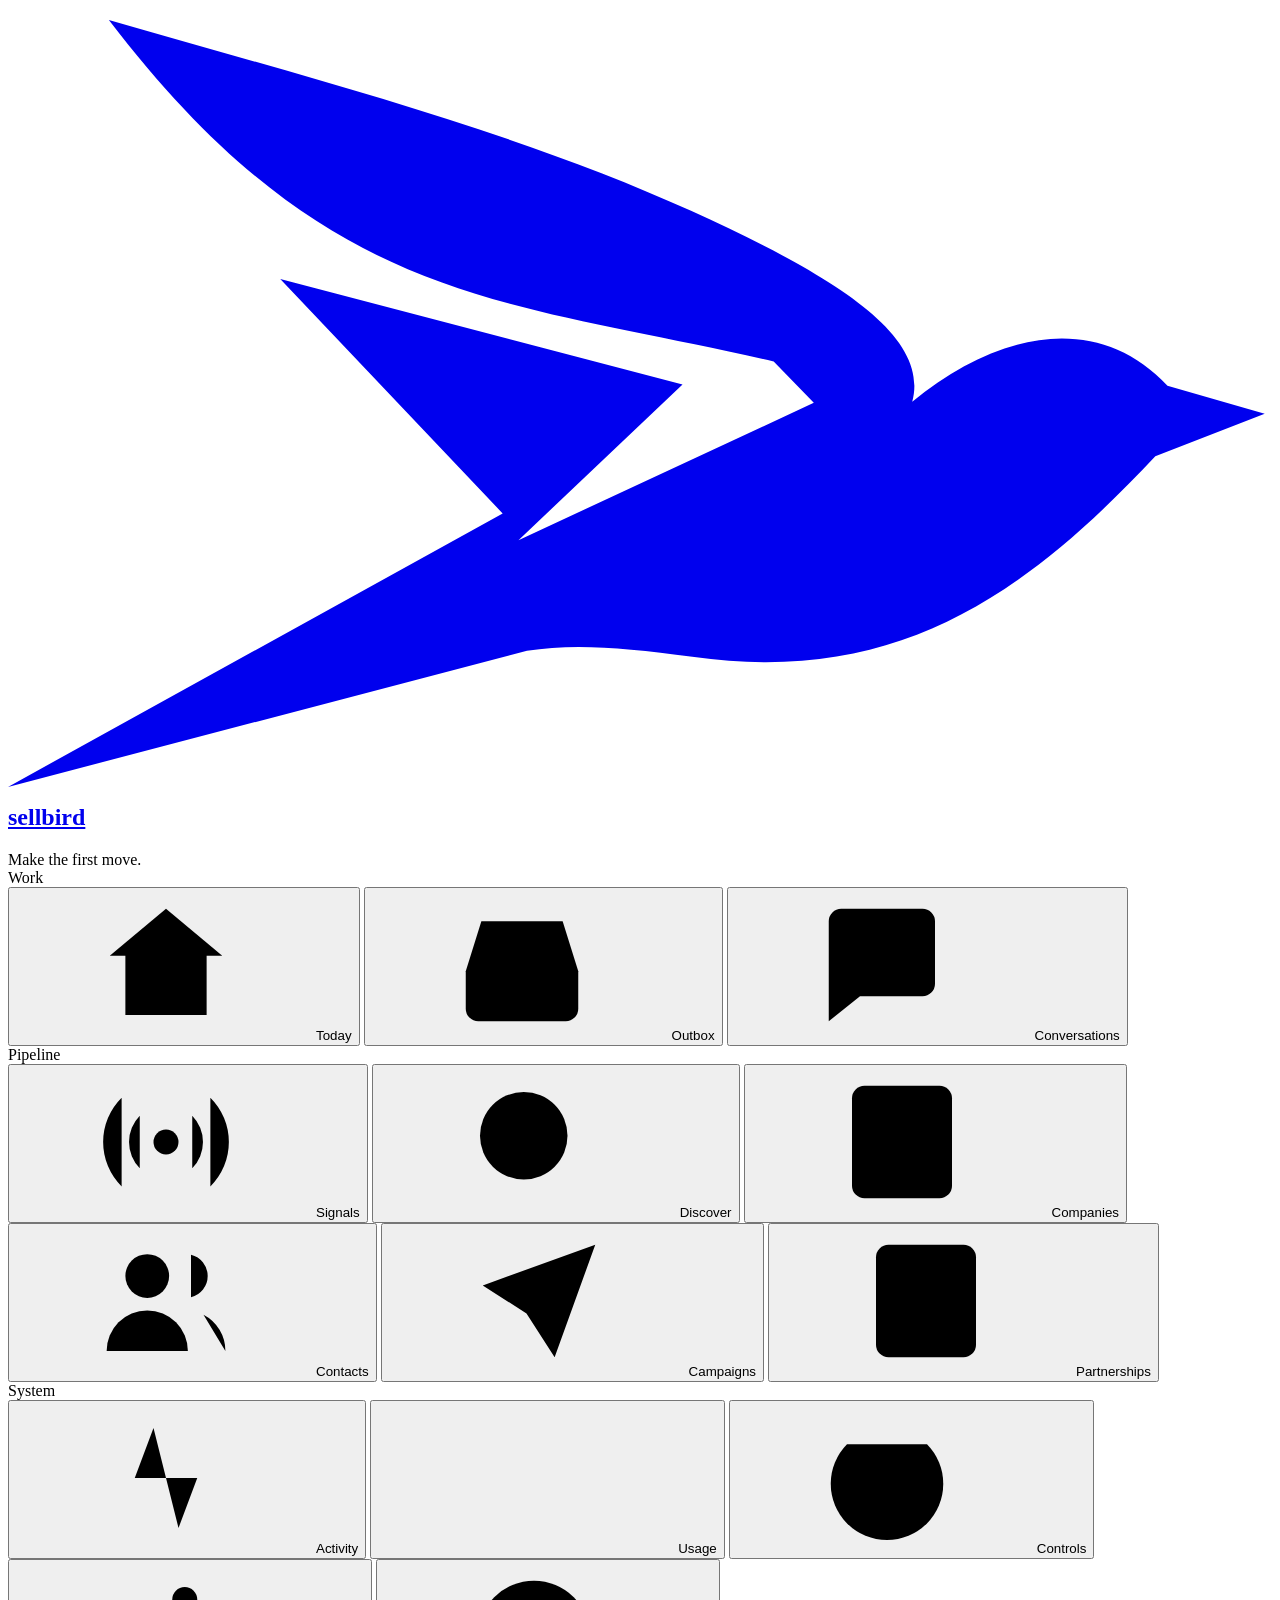
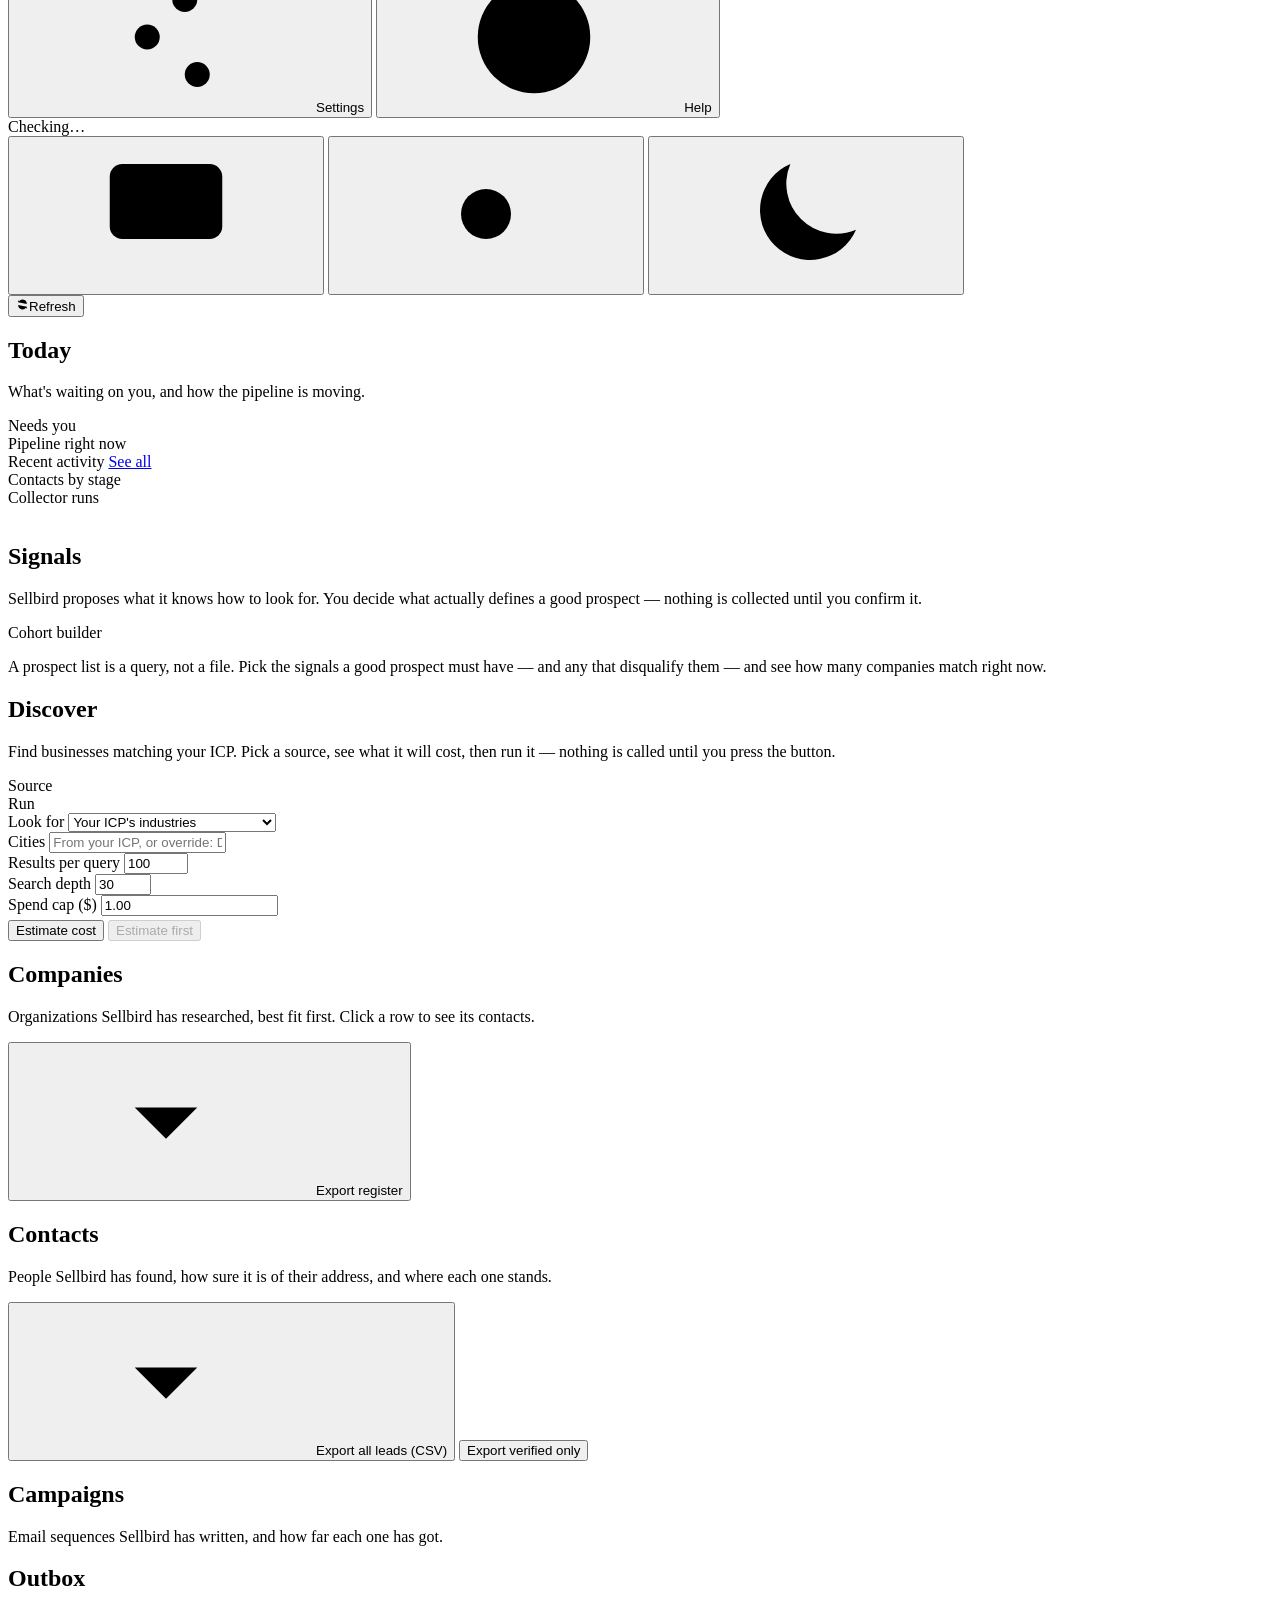
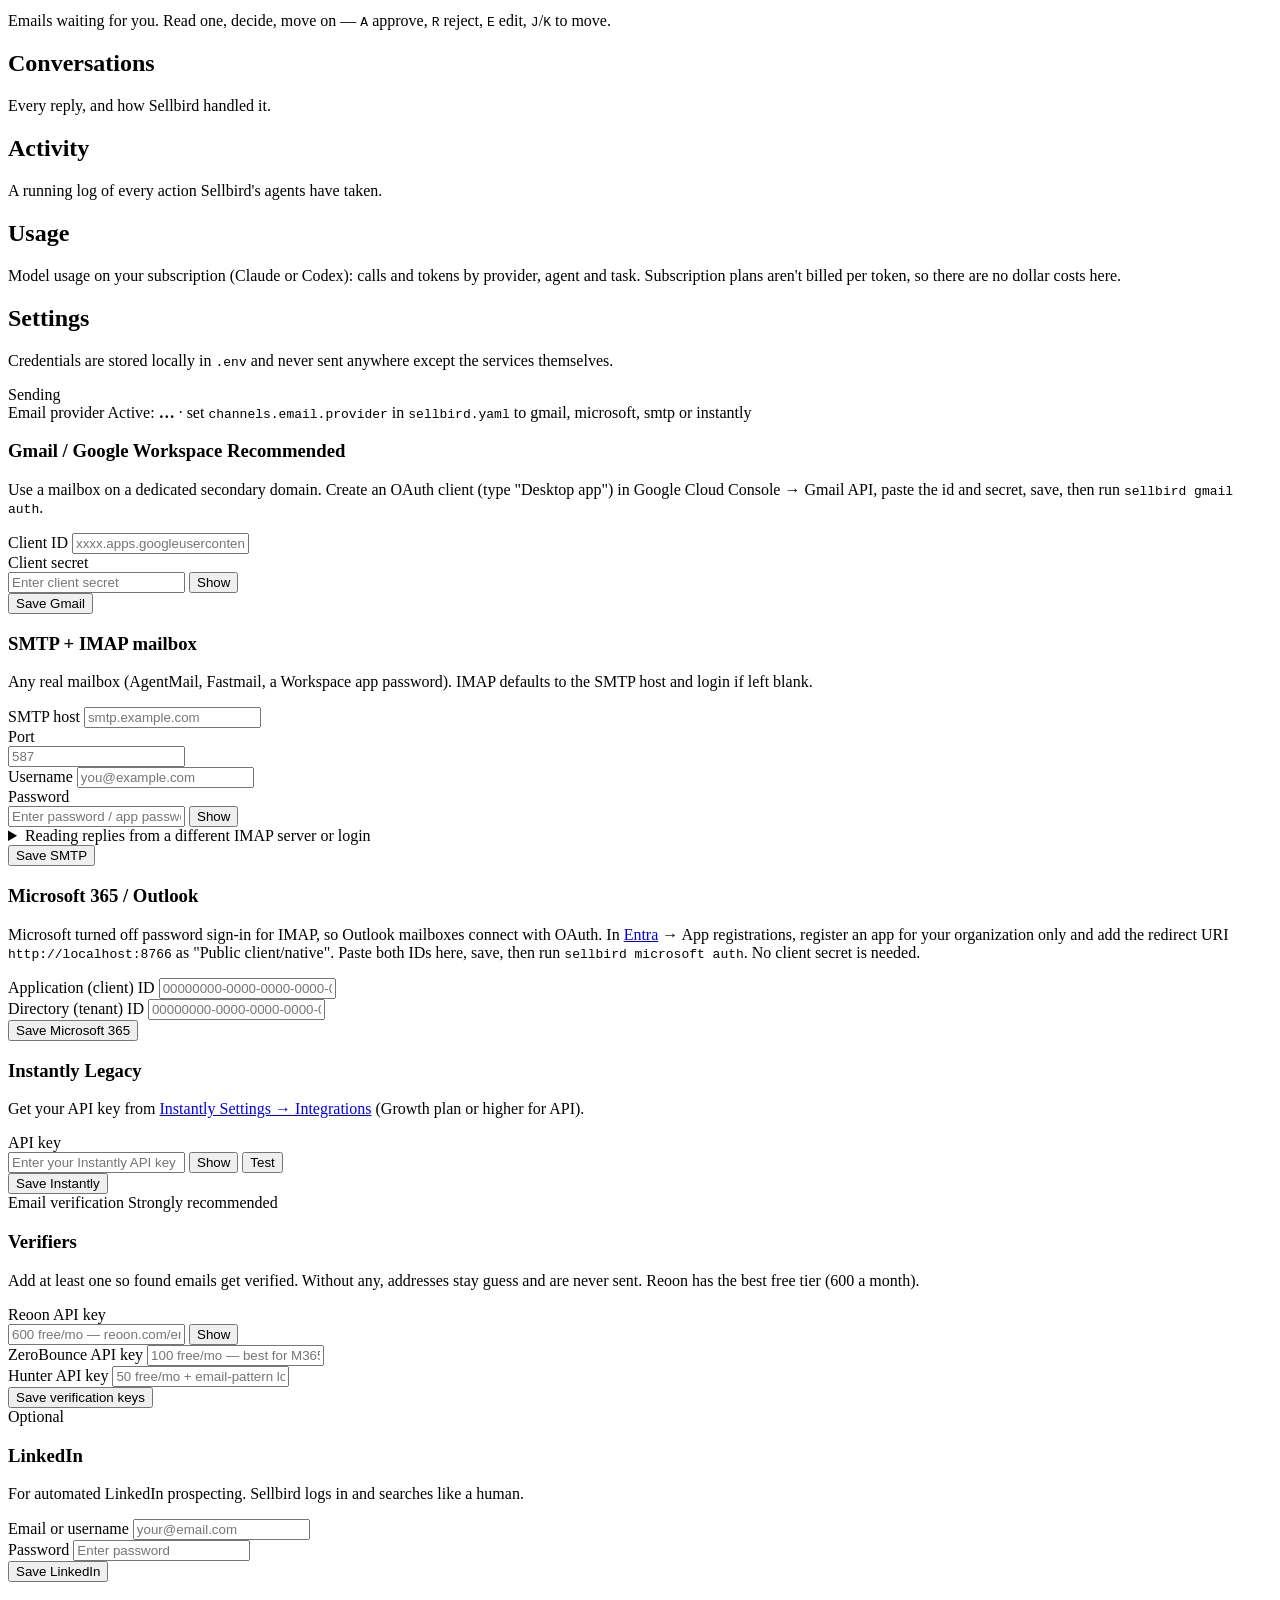
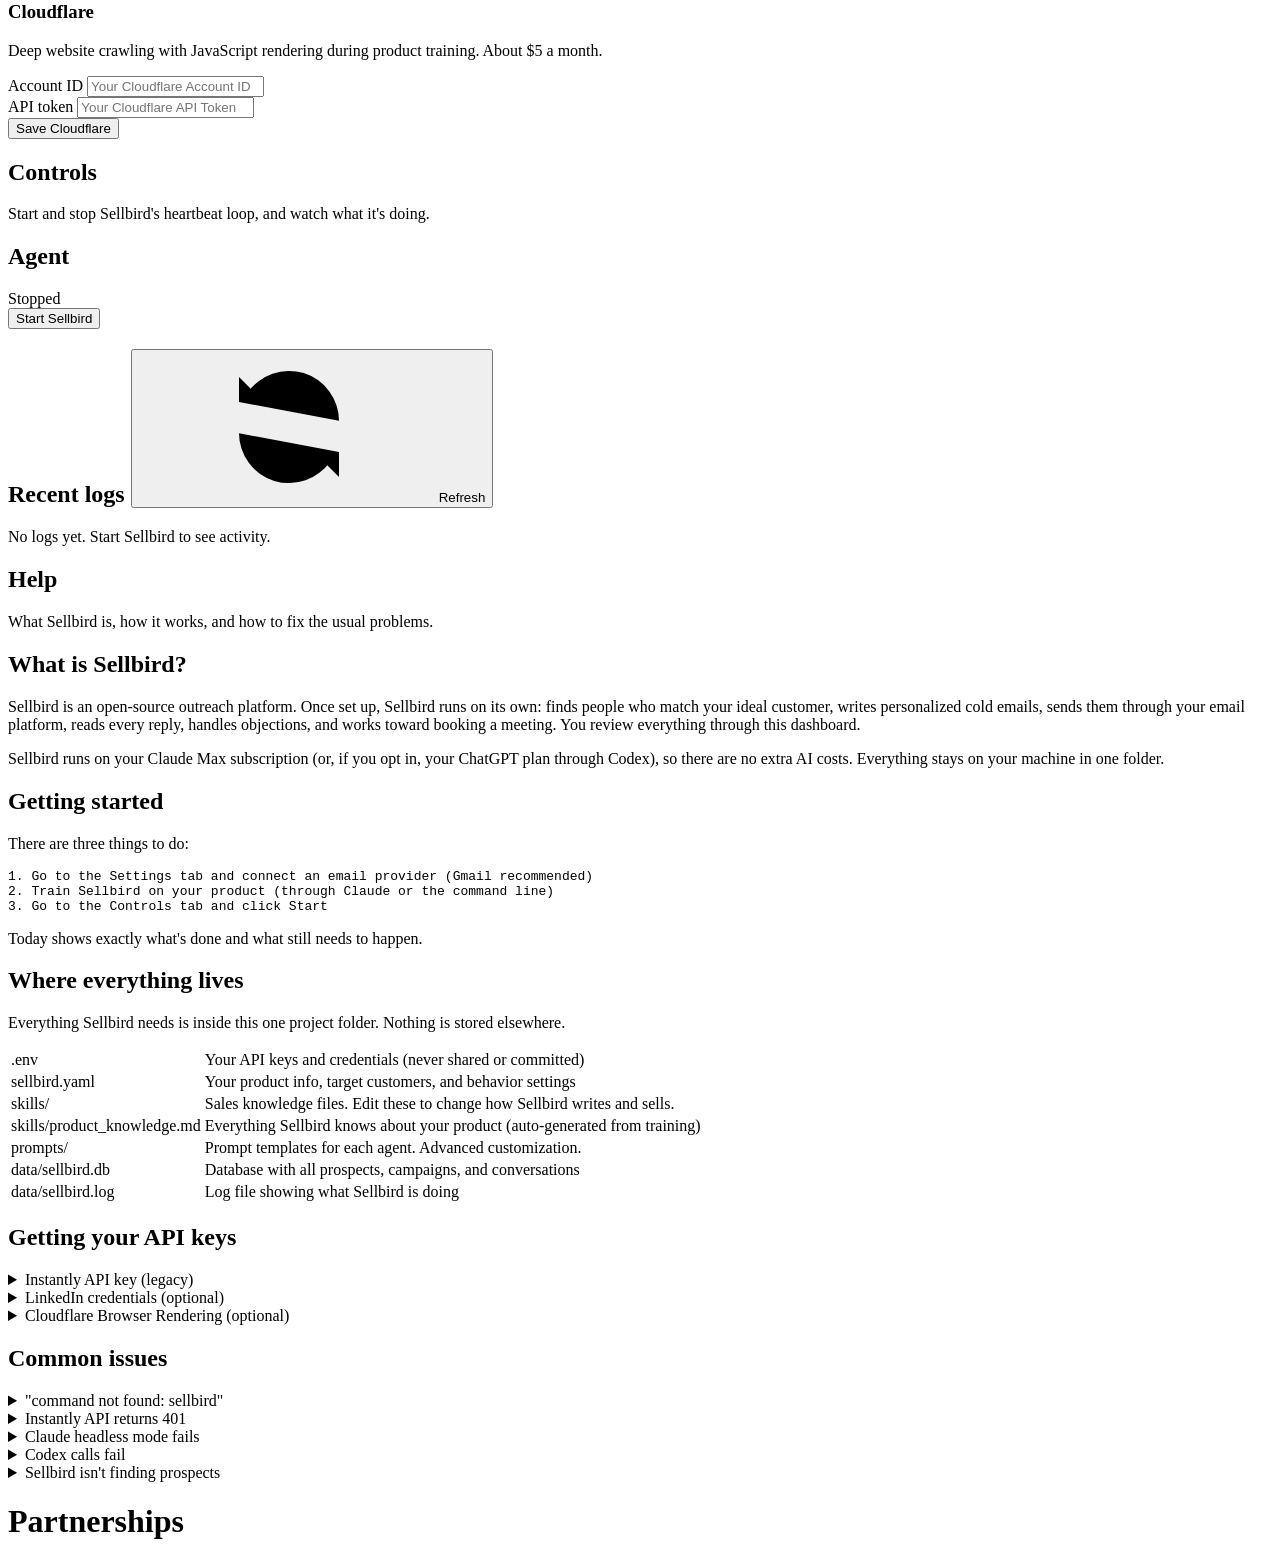
==== commit 7a789608: "Add agency partnerships workflow: brief kits, company types, saved files Partnerships tab: accounts " ====
--- a/sellbird/web/index.html
+++ b/sellbird/web/index.html
@@ -8,6 +8,7 @@
 <!-- First, so the token leaves the address bar before anything else runs. -->
 <script src="/static/auth.js"></script>
 <link rel="stylesheet" href="/static/app.css">
+<link rel="stylesheet" href="/static/partnerships.css">
 <link rel="icon" href="/static/sellbird-mark.svg" type="image/svg+xml">
 </head>
 <body>
@@ -84,6 +85,7 @@
       <button onclick="showTab('companies', this)"><svg class="icon" aria-hidden="true"><use href="#i-companies"/></svg><span class="label">Companies</span></button>
       <button onclick="showTab('prospects', this)"><svg class="icon" aria-hidden="true"><use href="#i-contacts"/></svg><span class="label">Contacts</span></button>
       <button onclick="showTab('campaigns', this)"><svg class="icon" aria-hidden="true"><use href="#i-campaigns"/></svg><span class="label">Campaigns</span></button>
+      <button onclick="showTab('partnerships', this)"><svg class="icon" aria-hidden="true"><use href="#i-companies"/></svg><span class="label">Partnerships</span></button>
     </div>
     <div class="nav-group">
       <div class="nav-label">System</div>
@@ -564,10 +566,12 @@
   </div>
 </div>
 
+<div id="partnerships" class="section"><h1>Partnerships</h1><div id="partnerships-content"></div></div>
 </div>
 </main>
 </div>
 
 <script src="/static/app.js"></script>
+<script src="/static/partnerships.js"></script>
 </body>
 </html>
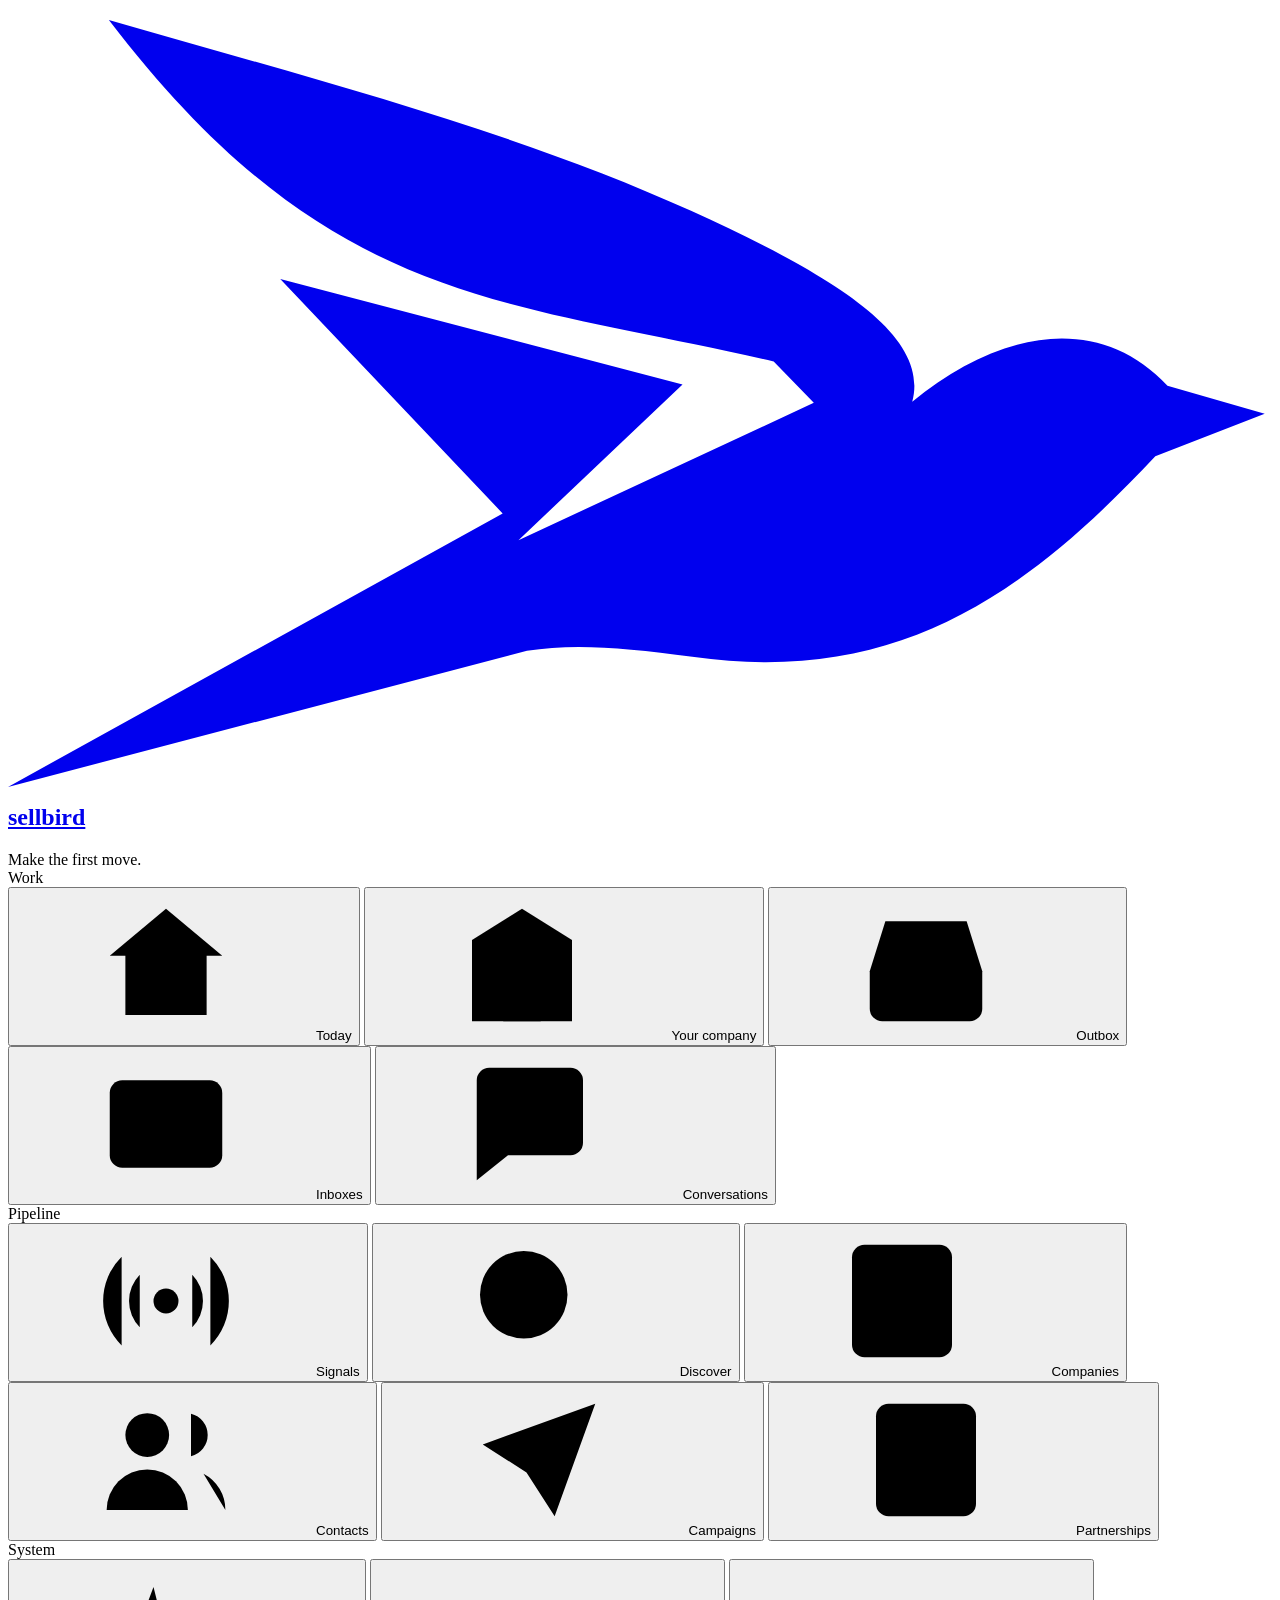
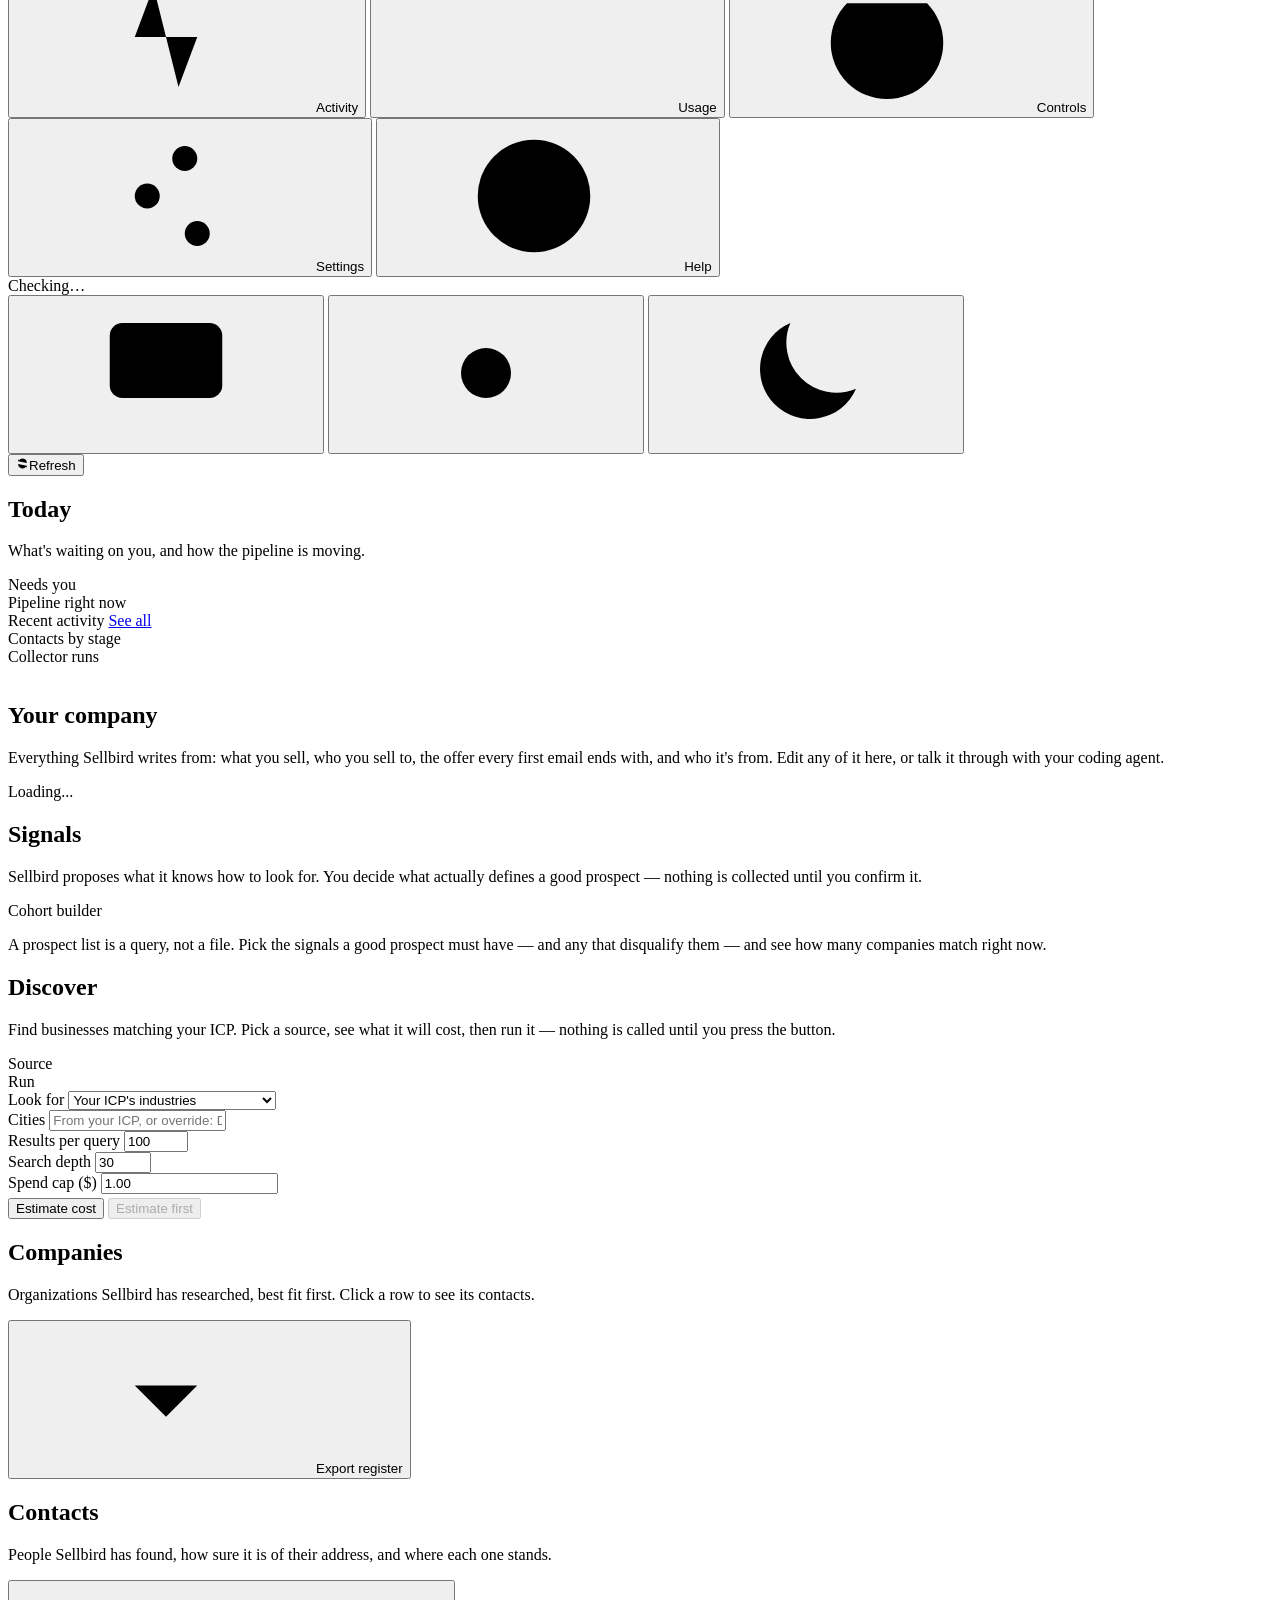
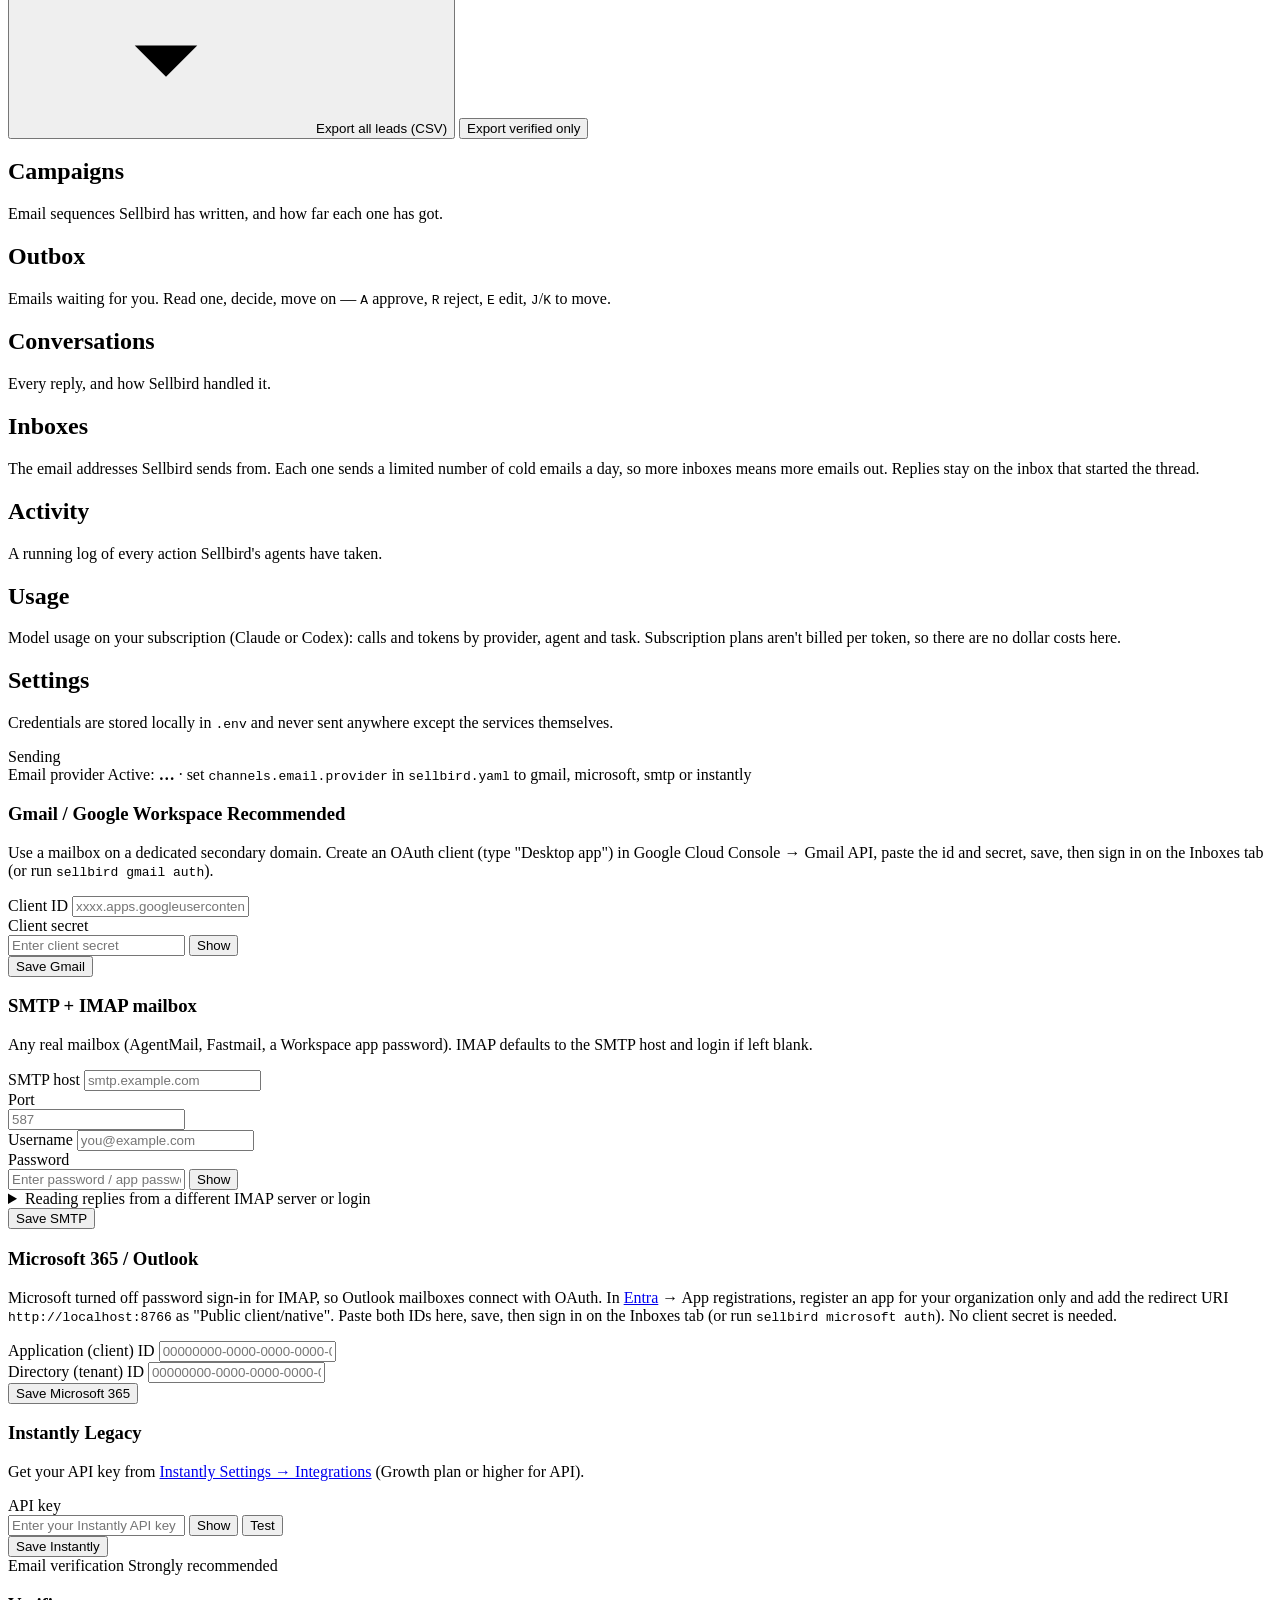
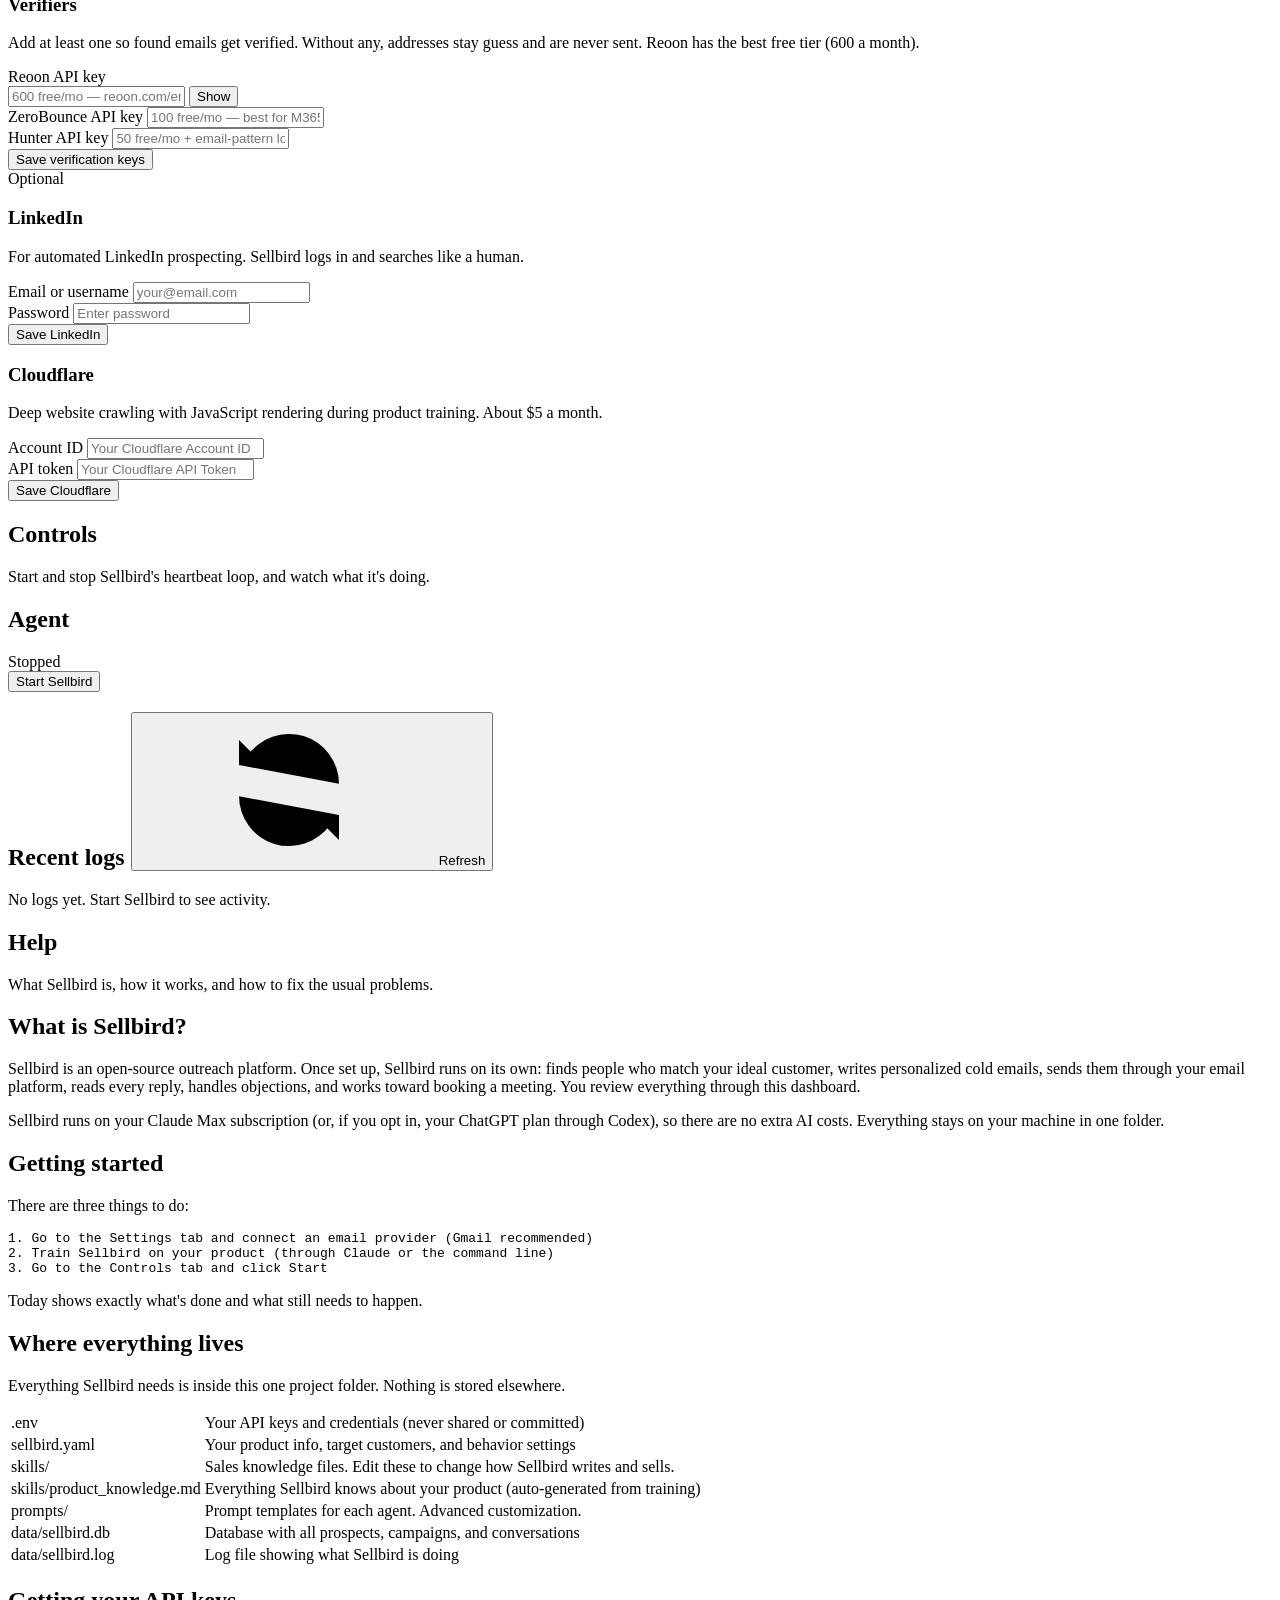
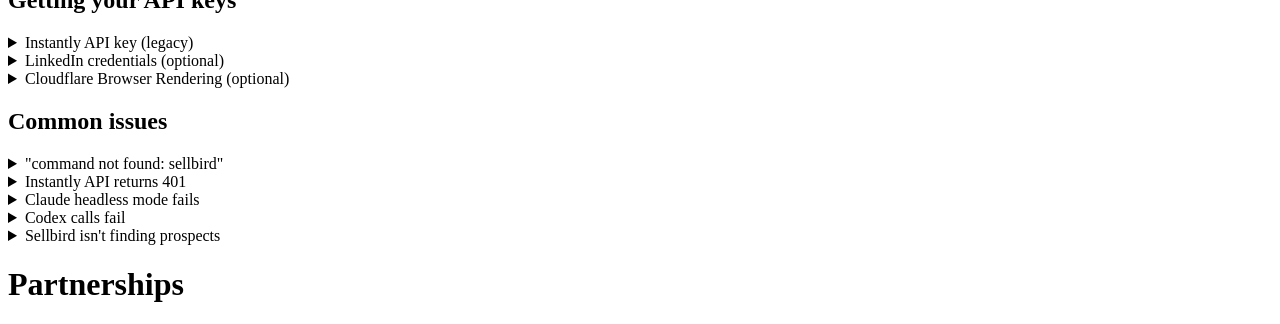
==== commit 8d35684b: "Merge upstream main into nitish/main Brings in the upstream Sellbird changes (email style rules, req" ====
--- a/sellbird/web/index.html
+++ b/sellbird/web/index.html
@@ -16,12 +16,17 @@
 <!-- One icon set: 24px grid, 1.75 stroke, currentColor. -->
 <svg width="0" height="0" style="position:absolute" aria-hidden="true">
   <defs>
+    <symbol id="i-company" viewBox="0 0 24 24"><path d="M4 21V8l8-5 8 5v13"/><path d="M9 21v-6h6v6"/><path d="M4 21h16"/></symbol>
     <symbol id="i-today" viewBox="0 0 24 24"><path d="M3 10.5 12 3l9 7.5"/><path d="M5.5 9v11h13V9"/><path d="M10 20v-5h4v5"/></symbol>
     <symbol id="i-signals" viewBox="0 0 24 24"><circle cx="12" cy="12" r="2"/><path d="M16.2 7.8a6 6 0 0 1 0 8.4M7.8 16.2a6 6 0 0 1 0-8.4M19.1 4.9a10 10 0 0 1 0 14.2M4.9 19.1a10 10 0 0 1 0-14.2"/></symbol>
     <symbol id="i-discover" viewBox="0 0 24 24"><circle cx="11" cy="11" r="7"/><path d="m20 20-3.5-3.5"/></symbol>
     <symbol id="i-companies" viewBox="0 0 24 24"><rect x="4" y="3" width="16" height="18" rx="2"/><path d="M9 7.5h.01M15 7.5h.01M9 11.5h.01M15 11.5h.01M9 15.5h.01M15 15.5h.01"/></symbol>
     <symbol id="i-contacts" viewBox="0 0 24 24"><circle cx="9" cy="8" r="3.5"/><path d="M2.5 20a6.5 6.5 0 0 1 13 0"/><path d="M16 4.6a3.5 3.5 0 0 1 0 6.8M18 14.2a6.5 6.5 0 0 1 3.5 5.8"/></symbol>
     <symbol id="i-campaigns" viewBox="0 0 24 24"><path d="M21 3 10 14"/><path d="M21 3 14.5 21l-4.5-7-7-4.5z"/></symbol>
+    <symbol id="i-inboxes" viewBox="0 0 24 24"><rect x="3" y="5" width="18" height="14" rx="2"/><path d="m3 7 9 6 9-6"/></symbol>
+    <symbol id="i-plus" viewBox="0 0 24 24"><path d="M12 5v14M5 12h14"/></symbol>
+    <symbol id="i-chevron" viewBox="0 0 24 24"><path d="m9 6 6 6-6 6"/></symbol>
+    <symbol id="i-close" viewBox="0 0 24 24"><path d="M6 6l12 12M18 6 6 18"/></symbol>
     <symbol id="i-outbox" viewBox="0 0 24 24"><path d="M3 13h5l1.5 3h5l1.5-3h5"/><path d="M5.5 5h13L21 13v6a2 2 0 0 1-2 2H5a2 2 0 0 1-2-2v-6z"/></symbol>
     <symbol id="i-conversations" viewBox="0 0 24 24"><path d="M20 15a2 2 0 0 1-2 2H8l-5 4V5a2 2 0 0 1 2-2h13a2 2 0 0 1 2 2z"/></symbol>
     <symbol id="i-activity" viewBox="0 0 24 24"><path d="M3 12h4l3-8 4 16 3-8h4"/></symbol>
@@ -75,7 +80,9 @@
     <div class="nav-group">
       <div class="nav-label">Work</div>
       <button class="active" onclick="showTab('today', this)"><svg class="icon" aria-hidden="true"><use href="#i-today"/></svg><span class="label">Today</span><span class="nav-count" id="nav-today"></span></button>
+      <button onclick="showTab('company', this)"><svg class="icon" aria-hidden="true"><use href="#i-company"/></svg><span class="label">Your company</span><span class="nav-count" id="nav-company"></span></button>
       <button onclick="showTab('outbox', this)"><svg class="icon" aria-hidden="true"><use href="#i-outbox"/></svg><span class="label">Outbox</span><span class="nav-count" id="nav-outbox"></span></button>
+      <button onclick="showTab('inboxes', this)"><svg class="icon" aria-hidden="true"><use href="#i-inboxes"/></svg><span class="label">Inboxes</span></button>
       <button onclick="showTab('conversations', this)"><svg class="icon" aria-hidden="true"><use href="#i-conversations"/></svg><span class="label">Conversations</span><span class="nav-count" id="nav-conversations"></span></button>
     </div>
     <div class="nav-group">
@@ -156,6 +163,17 @@
 </div>
 
 <!-- Signals: the confirmation gate -->
+<!-- Your company: everything Sellbird writes from (sellbird.offer) -->
+<div id="company" class="section">
+  <div class="section-head">
+    <div>
+      <h2>Your company</h2>
+      <p>Everything Sellbird writes from: what you sell, who you sell to, the offer every first email ends with, and who it's from. Edit any of it here, or talk it through with your coding agent.</p>
+    </div>
+  </div>
+  <div id="company-body" class="company-body"><p class="desc">Loading...</p></div>
+</div>
+
 <div id="signals" class="section">
   <div class="section-head">
     <div>
@@ -279,6 +297,20 @@
   <div id="conversations-list"></div>
 </div>
 
+<!-- Inboxes -->
+<div id="inboxes" class="section">
+  <div class="section-head">
+    <div>
+      <h2>Inboxes</h2>
+      <p>The email addresses Sellbird sends from. Each one sends a limited number of cold emails a day, so more inboxes means more emails out. Replies stay on the inbox that started the thread.</p>
+    </div>
+    <div class="page-actions" id="inboxes-actions"></div>
+  </div>
+  <div id="inboxes-list"></div>
+</div>
+
+<dialog id="inbox-dialog" class="modal" aria-labelledby="inbox-dialog-title"></dialog>
+
 <!-- Activity -->
 <div id="activity" class="section">
   <div class="section-head"><div><h2>Activity</h2><p>A running log of every action Sellbird's agents have taken.</p></div></div>
@@ -306,7 +338,7 @@
     <div class="settings-row">
       <div>
         <h3>Gmail / Google Workspace <span class="tag accent">Recommended</span> <span id="gmail-status" class="email-tag"></span></h3>
-        <p class="desc">Use a mailbox on a dedicated secondary domain. Create an OAuth client (type "Desktop app") in Google Cloud Console → Gmail API, paste the id and secret, save, then run <code>sellbird gmail auth</code>.</p>
+        <p class="desc">Use a mailbox on a dedicated secondary domain. Create an OAuth client (type "Desktop app") in Google Cloud Console → Gmail API, paste the id and secret, save, then sign in on the Inboxes tab (or run <code>sellbird gmail auth</code>).</p>
       </div>
       <div class="fields">
         <div class="form-group"><label class="form-label" for="gmail-id">Client ID</label>
@@ -357,7 +389,7 @@
     <div class="settings-row">
       <div>
         <h3>Microsoft 365 / Outlook <span id="m365-status" class="email-tag"></span></h3>
-        <p class="desc">Microsoft turned off password sign-in for IMAP, so Outlook mailboxes connect with OAuth. In <a href="https://entra.microsoft.com" target="_blank" rel="noopener noreferrer">Entra</a> → App registrations, register an app for your organization only and add the redirect URI <code>http://localhost:8766</code> as "Public client/native". Paste both IDs here, save, then run <code>sellbird microsoft auth</code>. No client secret is needed.</p>
+        <p class="desc">Microsoft turned off password sign-in for IMAP, so Outlook mailboxes connect with OAuth. In <a href="https://entra.microsoft.com" target="_blank" rel="noopener noreferrer">Entra</a> → App registrations, register an app for your organization only and add the redirect URI <code>http://localhost:8766</code> as "Public client/native". Paste both IDs here, save, then sign in on the Inboxes tab (or run <code>sellbird microsoft auth</code>). No client secret is needed.</p>
       </div>
       <div class="fields">
         <div class="form-group"><label class="form-label" for="m365-client">Application (client) ID</label>
